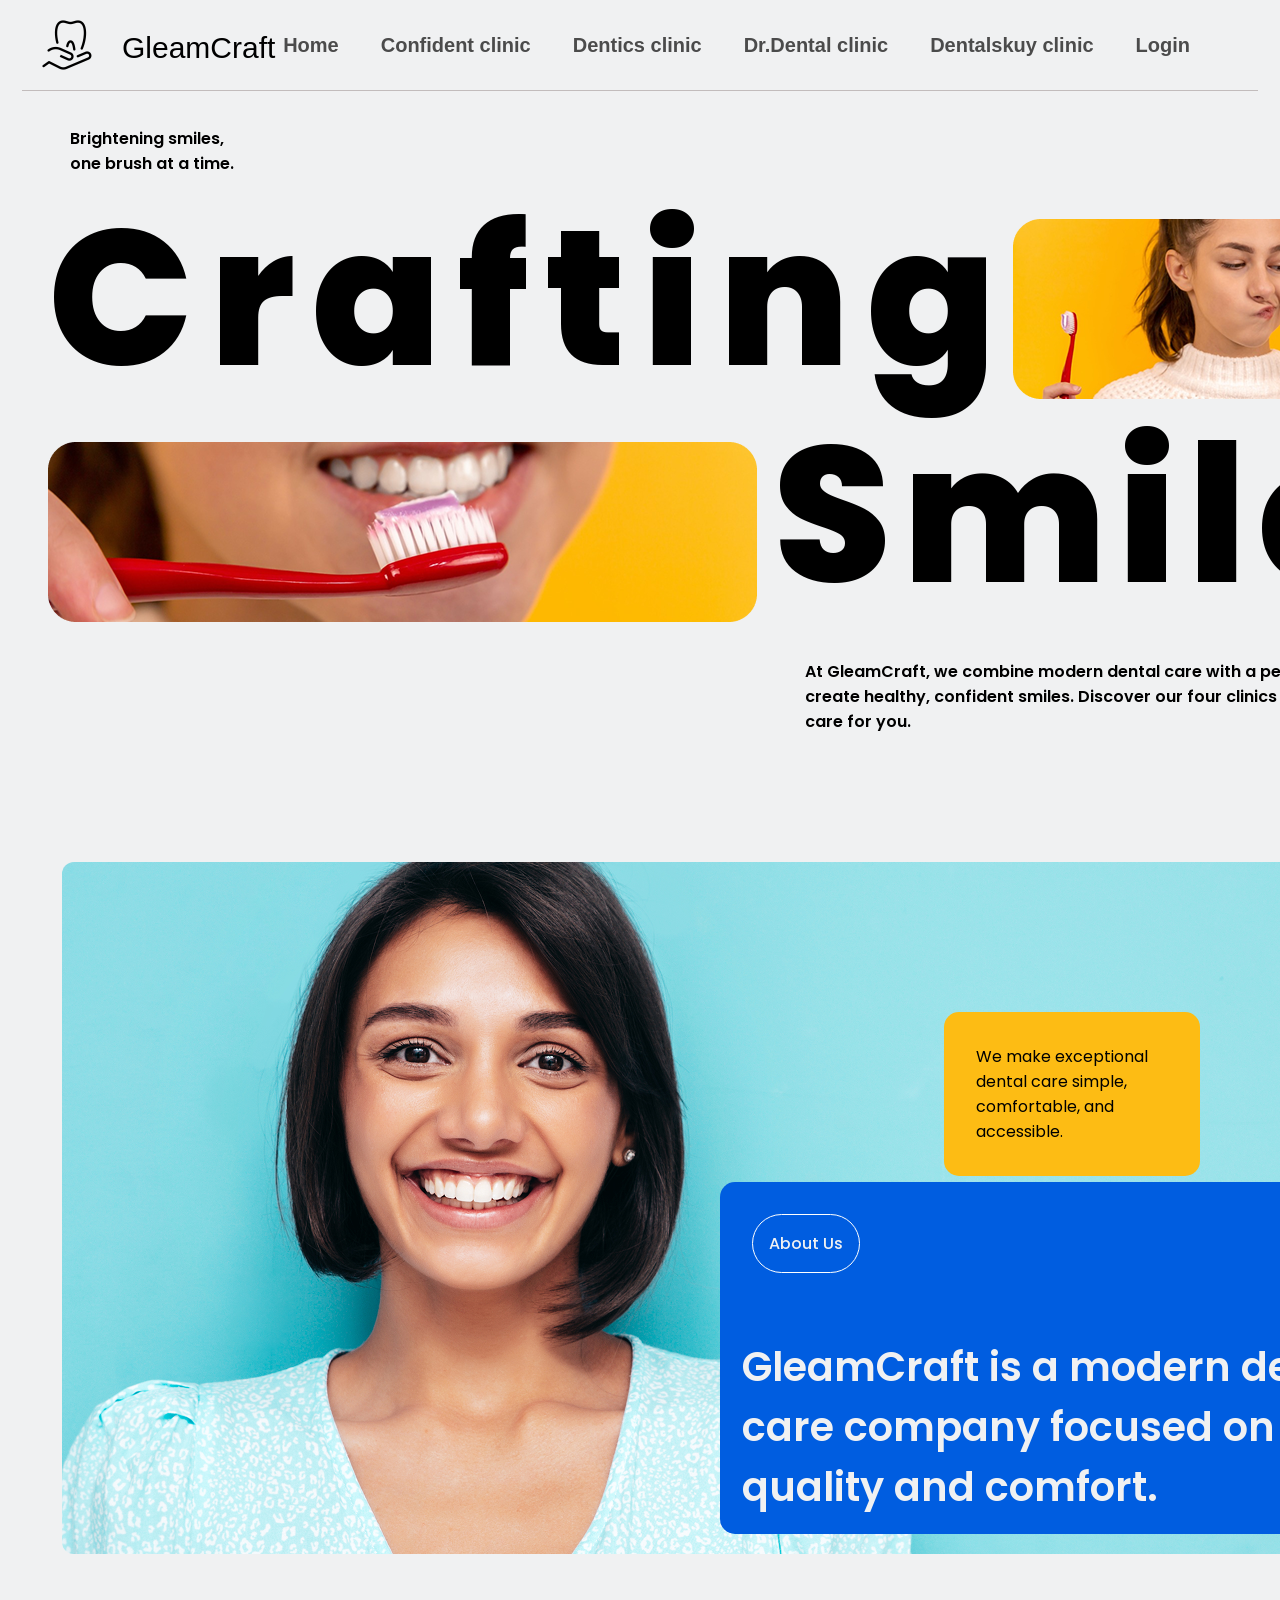
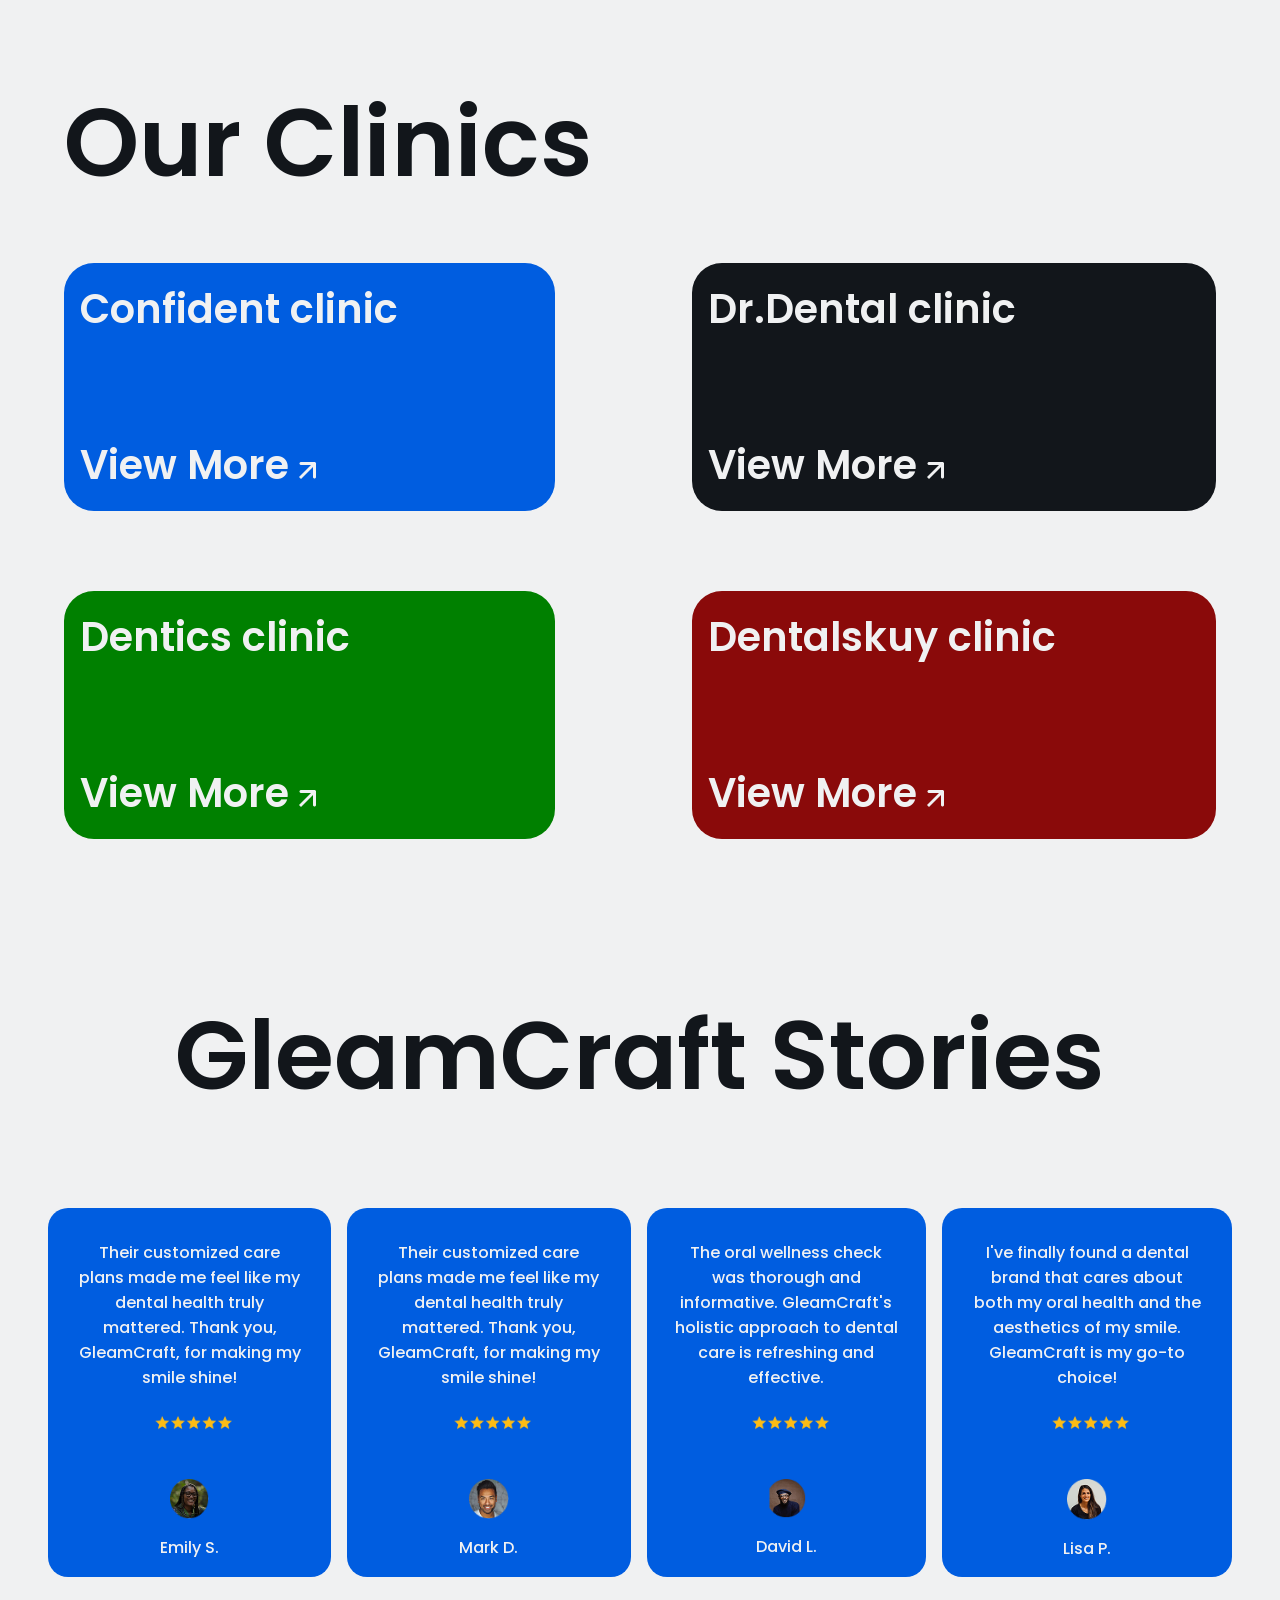
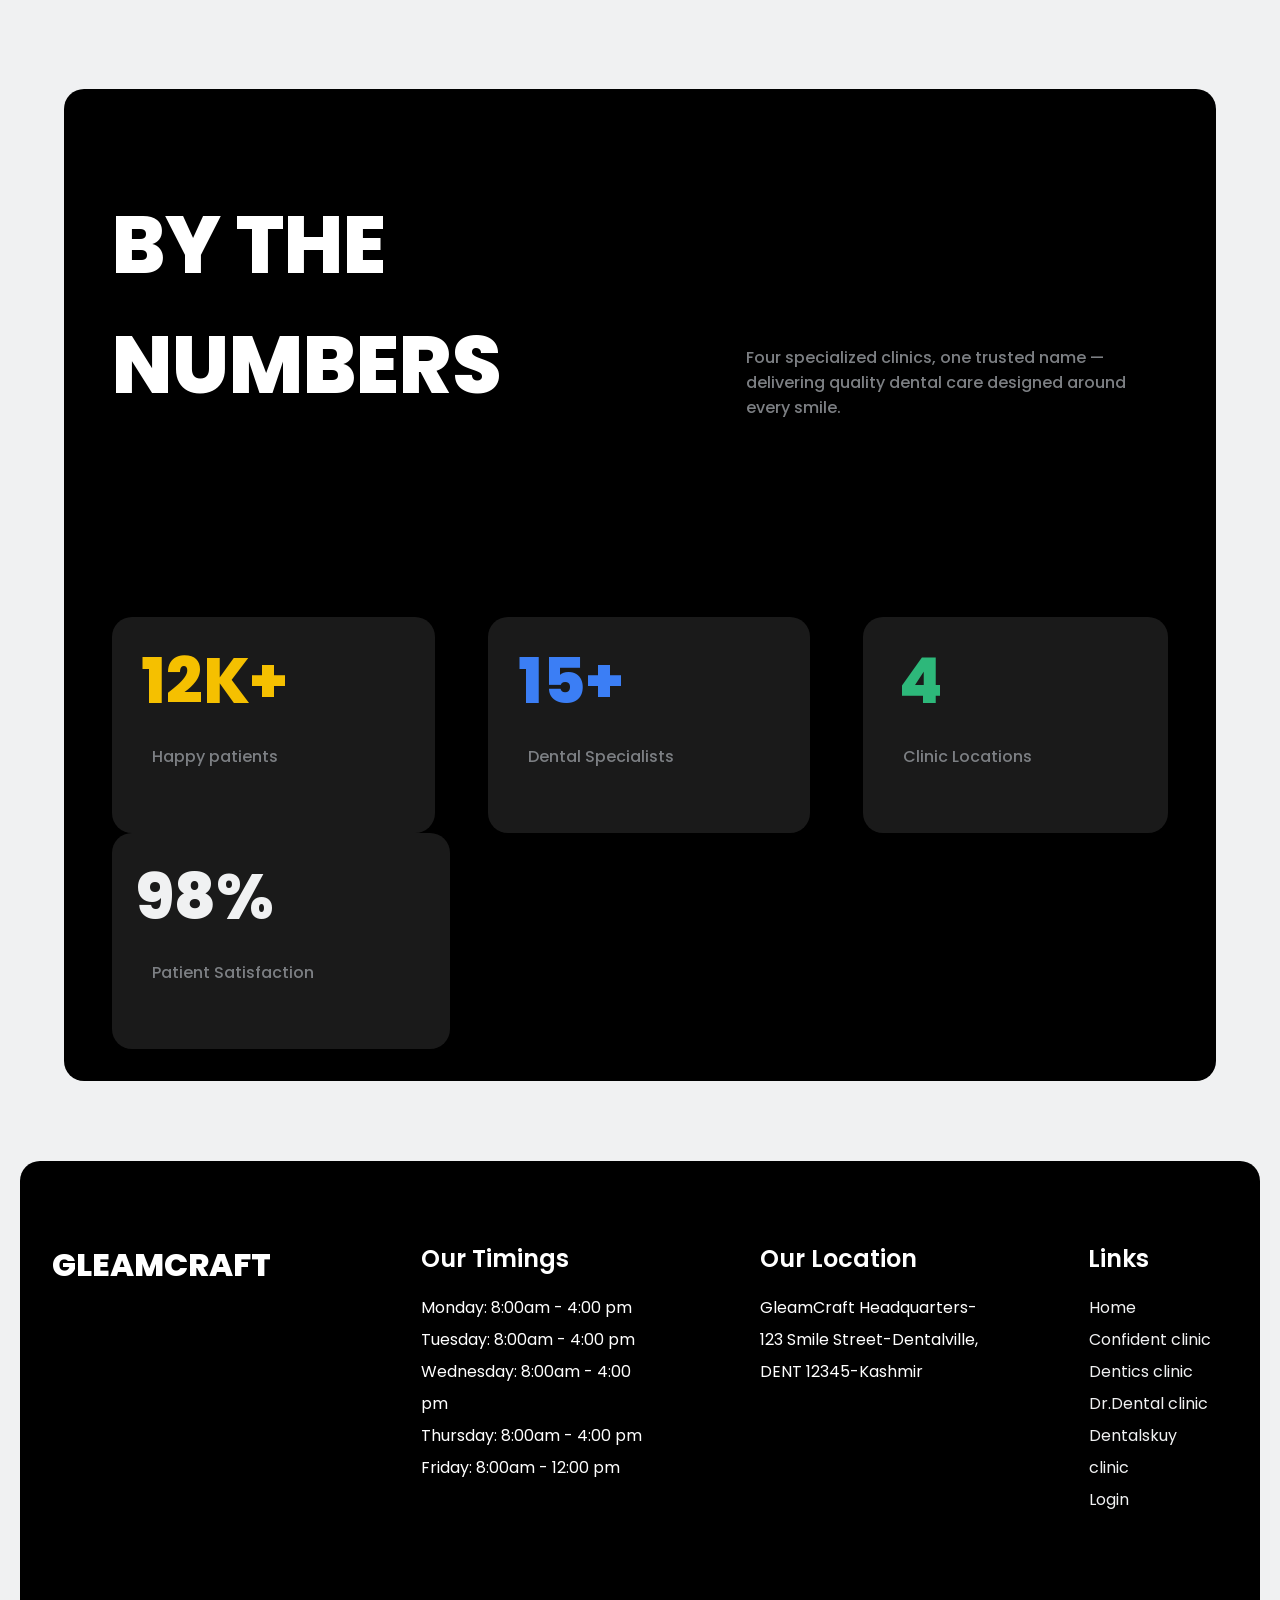
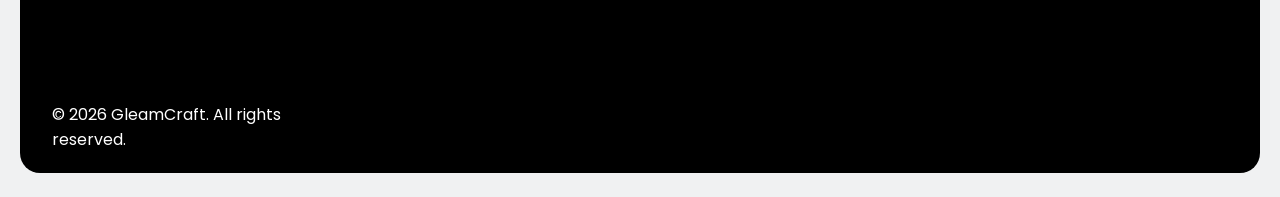
==== index.html @ 661142e9 "added some changes" ====
<!DOCTYPE html>
<html lang="en">

<head>
    <meta charset="UTF-8">
    <meta name="viewport" content="width=device-width, initial-scale=1.0">
    <link rel="stylesheet" href="css/style.css">
    <link rel="icon" href="img/icons8-dental-care-100.png" type="image/x-icon">
    <title>GleamCraft</title>
</head>

<body>
    <header>
        <section>
            <div class="header">
                <div class="logo">
                    <img src="img/icons8-dental-care-100.png">
                    <h4>GleamCraft</h4>
                </div>

                <div class="nav">
                    <ul>
                        <nav>
                            <li><a href="#home">Home</a></li>
                            <li><a href="Confident clinic.html">Confident clinic</a></li>
                            <li><a href="">Dentics clinic</a></li>
                            <li><a href="">Dr.Dental clinic</a></li>
                            <li><a href="">Dentalskuy clinic</a></li>
                            <li><a href="">Login</a></li>
                        </nav>
                    </ul>
                </div>
            </div>
        </section>
    </header>

    <main>
            <section class="hero" id="home">
            <div class="hero_parent">
                <div class="herochild">
                    <p>Brightening smiles,
                        one brush at a time.</p>

                    <h1 class="hero__texts__hero-title">
                        <span class="word">
                            <span>C</span><span>r</span><span>a</span><span>f</span><span>t</span><span>i</span><span>n</span><span>g</span>
                        </span>
                    </h1>

                    <img src="img/Frame 196 (1).png">
                </div>

                <div class="herochild2">

                    <img src="img/Frame 196.png">

                    <h1 class="hero__texts__hero-title">
                        <span class="word">
                            <span>S</span><span>m</span><span>i</span><span>l</span><span>e</span><span>s</span>

                        </span>
                    </h1>

                    <p>At GleamCraft, we combine modern dental care with a personal touch to create healthy, confident
                        smiles. Discover our four clinics and find the right care for you.</p>
                </div>
            </div>
        </section>

        <section>
            <div class="about">

                <img
                    src="img/young-beautiful-smiling-female-trendy-summer-white-dress-sexy-carefree-woman-posing-near-blue-wall-studio-positive-model-having-fun-cheerful-happy-isolated 1.png">

                <div class="yellow-box">
                    <p>We make exceptional dental care simple, comfortable, and accessible.</p>
                </div>

                <div class="blue-box">
                    <h4>About Us</h4>
                    <h2>GleamCraft is a modern dental care company focused on quality and comfort.</h2>

                </div>
            </div>
        </section>

        <section>
            <div class="OurClinics">
                <h1>Our Clinics</h1>

                <div class="clinics">
                    <div class="clinic1-2">
                        <div class="clinic-1">
                            <h2>Confident clinic</h2>
                            <a href="Confident clinic.html">View More <img src="img/Arrow 6.png"></a>
                        </div>

                        <div class="clinic-2">
                            <h2>Dentics clinic</h2>
                            <a href="#">View More <img src="img/Arrow 6.png"></a>
                        </div>
                    </div>

                    <div class="clinic3-4">
                        <div class="clinic-3">
                            <h2>Dr.Dental clinic</h2>
                            <a href="#">View More <img src="img/Arrow 6.png"></a>
                        </div>

                        <div class="clinic-4">
                            <h2>Dentalskuy clinic</h2>
                            <a href="#">View More <img src="img/Arrow 6.png"></a>
                        </div>
                    </div>
                </div>
            </div>
        </section>

        <section>
            <div class="stories">
                <h1>GleamCraft Stories</h1>

                <div class="cards">
                    <div class="card">
                        <p>Their customized care plans made me feel like my dental health truly mattered. Thank you,
                            GleamCraft, for making my smile shine!</p>
                        <div class="stories-images">
                            <img src="img/Frame 216.png">
                            <img src="img/Rectangle 161 (1).png">
                        </div>
                        <p>Emily S.</p>
                    </div>

                    <div class="card">
                        <p>Their customized care plans made me feel like my dental health truly mattered. Thank you,
                            GleamCraft, for making my smile shine!</p>
                        <div class="stories-images">
                            <img src="img/Frame 216.png">
                            <img src="img/Rectangle 161 (2).png">
                        </div>
                        <p>Mark D.</p>
                    </div>

                    <div class="card">
                        <p>The oral wellness check was thorough and informative. GleamCraft's holistic approach to
                            dental
                            care is refreshing and effective.</p>
                        <div class="stories-images">
                            <img src="img/Frame 216.png">
                            <img src="img/Rectangle 161.png">
                        </div>
                        <p>David L.</p>
                    </div>

                    <div class="card">
                        <p>I've finally found a dental brand that cares about both my oral health and the aesthetics of
                            my
                            smile. GleamCraft is my go-to choice!</p>
                        <div class="stories-images">
                            <img src="img/Frame 216.png">
                            <img src="img/Rectangle 161 (3).png">
                        </div>
                        <p>Lisa P.</p>
                    </div>
                </div>
            </div>
        </section>

        <section>
            <div class="progress">
                <div class="texts">
                    <h2>BY THE NUMBERS</h2>
                    <p>Four specialized clinics, one trusted name — delivering quality dental care designed around every
                        smile.</p>
                </div>

                <div class="progress_cards">
                    <div class="progress-card">
                        <h2>12K+</h2>
                        <p>Happy patients</p>
                    </div>

                    <div class="progress-card">
                        <h2>15+</h2>
                        <p>Dental Specialists</p>
                    </div>

                    <div class="progress-card">
                        <h2>4</h2>
                        <p>Clinic Locations</p>
                    </div>

                    <div class="progress-card">
                        <h2>98%</h2>
                        <p>Patient Satisfaction</p>
                    </div>
                </div>
            </div>
        </section>
    </main>

    <footer>
        <div class="footer-parent">
            <div class="footer-child">
                <h3>GLEAMCRAFT</h3>
                <p>© 2026 GleamCraft. All rights reserved.</p>
            </div>

            <div class="footer-child">
                <h2>Our Timings</h2>
                <p>Monday: 8:00am - 4:00 pm</p>
                <p>Tuesday: 8:00am - 4:00 pm</p>
                <p>Wednesday: 8:00am - 4:00 pm</p>
                <p>Thursday: 8:00am - 4:00 pm</p>
                <p>Friday: 8:00am - 12:00 pm</p>
            </div>

            <div class="footer-child">
                <h2>Our Location</h2>
                <p>GleamCraft Headquarters-123 Smile Street-Dentalville, DENT 12345-Kashmir</p>
            </div>

            <div class="footer-child">
                <h2>Links</h2>
                <ul>
                    <li><a href="#">Home</a></li>
                    <li><a href="./Confident clinic.html">Confident clinic</a></li>
                    <li><a href="">Dentics clinic</a></li>
                    <li><a href="">Dr.Dental clinic</a></li>
                    <li><a href="">Dentalskuy clinic</a></li>
                    <li><a href="">Login</a></li>
                </ul>
            </div>
        </div>
    </footer>
</body>

</html>
---- css/style.css ----
@import url('https://fonts.googleapis.com/css2?family=Poppins:ital,wght@0,100;0,200;0,300;0,400;0,500;0,600;0,700;0,800;0,900;1,100;1,200;1,300;1,400;1,500;1,600;1,700;1,800;1,900&family=Roboto+Flex:opsz,wght,XOPQ,XTRA,YOPQ,YTDE,YTFI,YTLC,YTUC@8..144,100..1000,96,468,79,-203,738,514,712&family=Work+Sans:ital,wght@0,100..900;1,100..900&display=swap');

* {
    margin: 0;
    padding: 0;
    box-sizing: border-box;
}

html{
    scroll-behavior: smooth;
}

body {
    background-color: #F0F1F2;
    overflow-x: hidden;
}

/* Header */

.header {
    display: flex;
    justify-content: space-between;
    align-items: center;
    margin-inline: 22px;
    border-bottom: 1px solid rgb(194, 188, 188);
    padding: 20px;

}

.nav nav {
    display: flex;
    justify-content: space-between;
    gap: 42px;
    list-style-type: none;


}


.nav li a {
    color: rgb(75, 75, 75);
    text-align: center;
    text-decoration: none;
    font-size: 20px;
    font-family: 'Gill Sans', 'Gill Sans MT', Calibri, 'Trebuchet MS', sans-serif;
    transition: 0.2s;
    display: inline-block;

}

nav a:hover,
a:focus {
    color: rgb(102, 102, 239);
    transform: translateY(-2px);
}

.logo {
    display: flex;
    align-items: center;

}

.logo img {
    width: 50px;
}

.logo h4 {
    position: relative;
    left: 30px;
    top: 3px;
    font-family: "Asap Sharp", sans-serif;
    font-weight: 300;
    font-style: normal;
    font-size: 30px;

}

/* Hero Sec */

.hero_parent {
    display: flex;
    justify-content: space-between;
    align-items: center;
    margin-inline: 3rem;
    gap: 12rem;
    margin-bottom: 14rem;
}

.herochild p {
    font-family: "Poppins", sans-serif;
    font-weight: 600;
    font-style: normal;
    width: 18%;
    position: relative;
    left: 22px;
    top: 22px;
}

.herochild h1 {
    font-family: "Poppins", sans-serif;
    font-weight: 800;
    font-style: normal;
    font-size: 12rem;
    letter-spacing: 16px;
}

.hero__texts__hero-title .word {
    display: block;
    white-space: nowrap;
}

.hero__texts__hero-title span span {
    display: inline-block;
}

.hero__texts__hero-title span span:hover {
    transition: 0.4s;
    animation: letterMove 0.45s ease-in-out;
    color: rgb(102, 102, 239);
}

@keyframes letterMove {
    0% {
        transform: translateX(0);
    }

    25% {
        transform: translateX(-19px);
    }

    45% {
        transform: translateX(12px);
    }

    65% {
        transform: translateX(-4px);
    }

    82% {
        transform: translateX(2px);
    }

    100% {
        transform: translateX(0);
    }
}

.herochild2 img {
    position: relative;
    right: 12rem;
    top: 8rem;
}

.herochild2 p {
    position: relative;
    right: 25rem;
    top: 6rem;
    font-family: "Poppins", sans-serif;
    font-weight: 600;
    font-style: normal;
    width: 90%;
}

.herochild2 h1 {
    font-family: "Poppins", sans-serif;
    font-weight: 800;
    font-style: normal;
    font-size: 12rem;
    letter-spacing: 10px;
    position: relative;
    right: 27rem;
    top: 6rem;
}

/* about us */

.about {
    position: relative;
}

.about img {
    margin-left: 3.9rem;
    border-radius: 12px;
}

.yellow-box p {
    position: absolute;
    top: 150px;
    right: 80px;
    width: 20%;
    font-family: "Poppins", sans-serif;
    font-weight: 400;
    font-style: normal;
    background-color: #FDBC14;
    border-radius: 15px;
    padding: 2rem;
}

.blue-box {
    background-color: #005DE0;
    position: absolute;
    bottom: 150px;
    top: 20rem;
    padding-bottom: 22rem;
    left: 45rem;
    width: 45rem;
    border-radius: 15px;
}

.blue-box h2 {
    position: relative;
    top: 6rem;
    left: 22px;
    width: 90%;
    font-family: "Poppins", sans-serif;
    font-weight: 600;
    font-style: normal;
    color: #F0F1F2;
    font-size: 2.5rem;

}

.blue-box h4 {
    font-family: "Poppins", sans-serif;
    font-weight: 500;
    font-style: normal;
    color: #F0F1F2;
    border: 1px solid white;
    position: relative;
    top: 2rem;
    left: 2rem;
    border-radius: 30px;
    padding: 1rem;
    width: 15%;
}

.OurClinics {
    margin-top: 7rem;
    margin-inline: 4rem;
}

.clinics {
    display: flex;
    justify-content: space-between;
}

.clinic1-2,
.clinic3-4 {
    position: relative;
    top: 3rem;

}

.clinic3-4 {
    margin-right: 3rem;
}

.OurClinics h1 {
    color: #12161B;
    font-family: "Poppins", sans-serif;
    font-weight: 600;
    font-style: normal;
    font-size: 6rem;
}

.clinic-1 {
    margin-bottom: 5rem;
    background-color: #005DE0;
    border-radius: 30px;
    padding: 4rem;
    width: 110%;
}

.clinic-1 h2,
a {
    font-family: "Poppins", sans-serif;
    font-weight: 600;
    font-style: normal;
    color: #F0F1F2;
    font-size: 2.5rem;
    position: relative;
    right: 3rem;

}

.clinic-1 h2 {
    position: relative;
    top: -3rem;


}

.clinic-1 a {
    position: relative;
    text-decoration: none;
    bottom: -3rem;
    display: inline-block;
    transition: 0.2s;

}

.clinic-1 a:hover,
a:focus {
    color: rgb(4, 14, 39);
    transform: translateY(-4px);
}


.clinic-2 {
    margin-bottom: 12rem;
    background-color: #008000;
    border-radius: 30px;
    padding: 4rem;
    width: 110%;
}

.clinic-2 h2,
a {
    font-family: "Poppins", sans-serif;
    font-weight: 600;
    font-style: normal;
    color: #F0F1F2;
    font-size: 2.5rem;
    position: relative;
    right: 3rem;

}

.clinic-2 h2 {
    position: relative;
    top: -3rem;


}

.clinic-2 a {
    position: relative;
    text-decoration: none;
    bottom: -3rem;
    display: inline-block;
    transition: 0.2s;

}

.clinic-2 a:hover,
a:focus {
    color: rgb(4, 14, 39);
    transform: translateY(-4px);
}


.clinic-3 {
    margin-bottom: 5rem;
    background-color: #12161B;
    border-radius: 30px;
    padding: 4rem;
    width: 110%;
}

.clinic-3 h2,
a {
    font-family: "Poppins", sans-serif;
    font-weight: 600;
    font-style: normal;
    color: #F0F1F2;
    font-size: 2.5rem;
    position: relative;
    right: 3rem;

}

.clinic-3 h2 {
    position: relative;
    top: -3rem;


}

.clinic-3 a {
    position: relative;
    text-decoration: none;
    bottom: -3rem;
    display: inline-block;
    transition: 0.2s;

}

.clinic-3 a:hover,
a:focus {
    color: rgb(171, 177, 190);
    transform: translateY(-4px);
}

.clinic-4 {
    margin-bottom: 5rem;
    background-color: #8a0a0a;
    border-radius: 30px;
    padding: 4rem;
    width: 110%;
}

.clinic-4 h2,
a {
    font-family: "Poppins", sans-serif;
    font-weight: 600;
    font-style: normal;
    color: #F0F1F2;
    font-size: 2.5rem;
    position: relative;
    right: 3rem;

}

.clinic-4 h2 {
    position: relative;
    top: -3rem;


}

.clinic-4 a {
    position: relative;
    text-decoration: none;
    bottom: -3rem;
    display: inline-block;
    transition: 0.2s;

}

.clinic-4 a:hover,
a:focus {
    color: rgb(4, 14, 39);
    transform: translateY(-4px);
}

.stories {
    margin-inline: 3rem;
    margin-bottom: 7rem;
}

.stories h1 {
    text-align: center;
    margin-bottom: 5rem;
    color: #12161B;
    font-family: "Poppins", sans-serif;
    font-weight: 600;
    font-style: normal;
    font-size: 6rem;
}

.cards {
    display: flex;
    justify-content: space-between;
    gap: 1rem;


}

.stories-images {
    display: flex;
    flex-direction: column;
    gap: 0.5rem;
    width: 14%;
    margin: auto;
}

.stories-images img:last-child {
    position: relative;
    bottom: -2rem;
}

.stories-images img:first-child {
    position: relative;
    bottom: 0.5rem;
    width: 5rem;
    left: -1rem;
}

.card {
    background-color: #005DE0;
    text-align: center;
    border-radius: 20px;
    padding: 4rem 0;
}

.card p:first-child {
    color: #F0F1F2;
    font-family: "Poppins", sans-serif;
    font-weight: 500;
    font-style: normal;
    position: relative;
    top: -2rem;
    width: 80%;
    margin: auto;
}

.card p:last-child {
    color: #F0F1F2;
    font-family: "Poppins", sans-serif;
    font-weight: 500;
    font-style: normal;
    position: relative;
    bottom: -3rem;
    margin: auto;
}

.progress {
    background-color: black;
    margin-inline: 4rem;
    border-radius: 20px;
    padding: 10rem 0;
    margin-bottom: 5rem;
    color: white;
}

.texts {
    display: flex;
    justify-content: space-between;
    flex-wrap: wrap;
    margin-inline: 3rem;
}

.texts h2 {
    font-family: "Poppins", sans-serif;
    font-weight: 800;
    font-style: normal;
    position: relative;
    top: -4rem;
    font-size: 5rem;
    width: 444px;

}

.texts p {
    color: #7c7f83;
    font-family: "Poppins", sans-serif;
    font-weight: 500;
    font-style: normal;
    position: relative;
    bottom: -6rem;
    width: 40%;
}

.progress_cards {
    display: flex;
    justify-content: space-between;
    flex-wrap: wrap;
    margin-inline: 3rem;
    bottom: -8rem;
    position: relative;
}

.progress-card {
    background-color: #1a1a1a;
    border-radius: 20px;
    padding: 3rem 5.5rem;
}

.progress-card:first-child h2 {
    color: #F5C000;
    font-size: 4rem;
    font-family: "Poppins", sans-serif;
    font-weight: 800;
    font-style: normal;
    position: relative;
    left: -40%;
    top: -2rem;
}

.progress-card:first-child p {
    color: #7c7f83;
    font-family: "Poppins", sans-serif;
    font-weight: 500;
    font-style: normal;
    position: relative;
    bottom: 1rem;
    left: -3rem;
}

.progress-card:nth-child(2) h2 {
    color: #3B7EF5;
    font-size: 4rem;
    font-family: "Poppins", sans-serif;
    font-weight: 800;
    font-style: normal;
    position: relative;
    left: -40%;
    top: -2rem;
}

.progress-card:nth-child(2) p {
    color: #7c7f83;
    font-family: "Poppins", sans-serif;
    font-weight: 500;
    font-style: normal;
    position: relative;
    bottom: 1rem;
    left: -3rem;
}

.progress-card:nth-child(3) h2 {
    color: #2DB87A;
    font-size: 4rem;
    font-family: "Poppins", sans-serif;
    font-weight: 800;
    font-style: normal;
    position: relative;
    left: -40%;
    top: -2rem;
}

.progress-card:nth-child(3) p {
    color: #7c7f83;
    font-family: "Poppins", sans-serif;
    font-weight: 500;
    font-style: normal;
    position: relative;
    bottom: 1rem;
    left: -3rem;
}

.progress-card:nth-child(4) h2 {
    color: #F0F1F2;
    font-size: 4rem;
    font-family: "Poppins", sans-serif;
    font-weight: 800;
    font-style: normal;
    position: relative;
    left: -40%;
    top: -2rem;
}

.progress-card:nth-child(4) p {
    color: #7c7f83;
    font-family: "Poppins", sans-serif;
    font-weight: 500;
    font-style: normal;
    position: relative;
    bottom: 1rem;
    left: -3rem;
}

.footer-parent {
    background-color: black;
    border-radius: 20px;
    margin-inline: 20px;
    height: 68vh;
    color: white;
    display: flex;
    justify-content: space-between;
    padding: 5rem 0 1rem 2rem;
    margin-bottom: 1.5rem;
}

.footer-child h3 {
    font-family: "Poppins", sans-serif;
    font-weight: 800;
    font-style: normal;
    font-size: 2rem;
}

.footer-child:first-child p {
    font-family: "Poppins", sans-serif;
    font-weight: 400;
    font-style: normal;
    position: relative;
    bottom: -80%;
}


.footer-child h2 {
    font-family: "Poppins", sans-serif;
    font-weight: 600;
    font-style: normal;
    margin-bottom: 1rem;
}

.footer-child:nth-child(2) {
    position: relative;
    left: 5rem;
}

.footer-child:nth-child(2) p {
    line-height: 2rem;
    font-family: "Poppins", sans-serif;
    font-weight: 400;
    font-style: normal;
}

.footer-child:nth-child(3) {
    position: relative;
    right: -12rem;
}

.footer-child:nth-child(3) p {
    line-height: 2rem;
    font-family: "Poppins", sans-serif;
    font-weight: 400;
    font-style: normal;
    width: 40%;
}

.footer-child:nth-child(4){
    position: relative;
    left: -3rem;
}

.footer-child ul {
    list-style-type: none;
}

.footer-child a {
    font-size: 1rem;
    text-decoration: none;
    font-family: "Poppins", sans-serif;
    font-weight: 400;
    font-style: normal;
    position: relative;
    left: 1px;
    line-height: 2rem;
}

.footer-child a:hover,
a:focus {
    color: #7c7f83;

}




@media (max-width: 768px) {

    html {
        width: 100%;
        overflow-x: hidden;
    }

    body {
        width: 100%;
        overflow-x: hidden;
        margin: 0;
    }

    .header {
        flex-direction: column;
        gap: 20px;
        margin-inline: 10px;
    }

    .logo img {
        width: 40px;
    }

    .logo h4 {
        left: 10px;
        font-size: 22px;
    }

    .nav {
        width: 90%;
    }

    .nav nav {
        display: flex;
        flex-wrap: wrap;
        justify-content: center;
        gap: 10px;
        position: relative;
        left: 50px;
    }

    .nav li a {
        font-size: 13px;
    }

    .hero_parent {
        flex-direction: column;
        gap: 30px;
        margin-inline: 20px;
        margin-bottom: 100px;
    }

    .herochild {
        width: 100%;
    }

    .herochild p {
        width: 50%;
        left: 0;
        top: 20px;
        font-size: 14px;
    }

    .herochild h1 {
        font-size: 4.5rem;
        letter-spacing: 5px;
        margin-top: 30px;
        position: relative;
        right: 0.5rem;
    }

    .herochild img {
        width: 100%;
        height: auto;
    }


    .herochild2 {
        width: 100%;
        display: flex;
        flex-direction: column;
        align-items: center;
    }

    .herochild2 img {
        width: 100%;
        height: auto;
        position: relative;
        right: 0;
        top: 0;
    }

    .herochild2 h1 {
        font-size: 4.5rem;
        letter-spacing: 5px;
        right: 0;
        top: 0;
        margin-top: 20px;
        align-self: flex-start;
    }

    .herochild2 p {
        position: relative;
        right: 0;
        top: 0;
        width: 90%;
        font-size: 14px;
        margin-top: 20px;
    }



    .about {
        display: flex;
        flex-direction: column;
        margin-inline: 14px;

    }

    .about img {
        width: 100%;
        height: auto;
        margin-left: 0;
    }

    .yellow-box p {
        position: static;
        width: 100%;
        margin-top: 20px;
        padding: 1.5rem;
    }

    .blue-box {
        position: static;
        width: 100%;
        padding: 2rem;
        margin-top: 20px;
    }

    .blue-box h4 {
        position: static;
        width: fit-content;
        padding: 10px 20px;
    }

    .blue-box h2 {
        position: static;
        width: 100%;
        font-size: 1.5rem;
        margin-top: 40px;
    }


    .OurClinics {
        margin-top: 80px;
        margin-inline: 20px;
    }

    .OurClinics h1 {
        font-size: 3rem;
        position: relative;
        left: 10px;
    }

    .clinics {
        flex-direction: column;
        gap: 30px;
    }

    .clinic1-2,
    .clinic3-4 {
        width: 100%;
    }

    .clinic-1,
    .clinic-2,
    .clinic-3,
    .clinic-4 {
        width: 100%;
        padding: 2rem;
    }

    .clinic-1 {
        margin-bottom: 30px;
    }

    .clinic-2 {
        margin-bottom: 7px;
    }

    .clinic-3 {
        margin-bottom: 30px;
    }

    .clinic-4 {
        margin-bottom: 30px;
    }

    .clinic-1 h2,
    .clinic-2 h2,
    .clinic-3 h2,
    .clinic-4 h2 {
        position: static;
        font-size: 1.5rem;
    }

    .clinic-1 a,
    .clinic-2 a,
    .clinic-3 a,
    .clinic-4 a {
        position: static;
        font-size: 1rem;
        margin-top: 30px;
    }

    .stories {
        display: flex;
        flex-direction: column;
        margin-inline: 20px;
    }

    .stories h1 {
        font-size: 3rem;
        bottom: -3rem;
        position: relative;

    }

    .cards {
        display: flex;
        flex-direction: column;
    }

    .progress {
        margin-inline: 15px;
        padding: 5rem 0;
        margin-bottom: 4rem;
    }

    .progress .texts {
        flex-direction: column;
        margin-inline: 20px;
    }

    .progress .texts h2 {
        position: static;
        width: 100%;
        font-size: 2.5rem;
    }

    .progress .texts p {
        position: static;
        width: 100%;
        font-size: 14px;
        margin-top: 20px;
    }

    .progress_cards {
        flex-direction: column;
        gap: 20px;
        margin-inline: 20px;
        bottom: 0;
        position: static;
        margin-top: 40px;
    }

    .progress-card {
        width: 100%;
        padding: 2rem;
    }

    .progress-card h2 {
        position: static;
        font-size: 3rem;
        left: 0 !important;
        top: 0 !important;
    }

    .progress-card p {
        position: static !important;
        font-size: 14px;
        margin-top: 10px;
    }

    .footer-parent {
        margin-inline: 15px;
        height: auto;
        min-height: 100vh;
        padding: 3rem 2rem;
        flex-direction: column;
        gap: 40px;
        margin-bottom: 10rem;
    }

    .footer-child:nth-child(2) {
        position: static;
    }


    .footer-child:nth-child(3) {
        position: static;
    }

    .footer-child:nth-child(3) p {
        width: 100%;
    }

    .footer-child:nth-child(4) {
        position: static;
    }
}
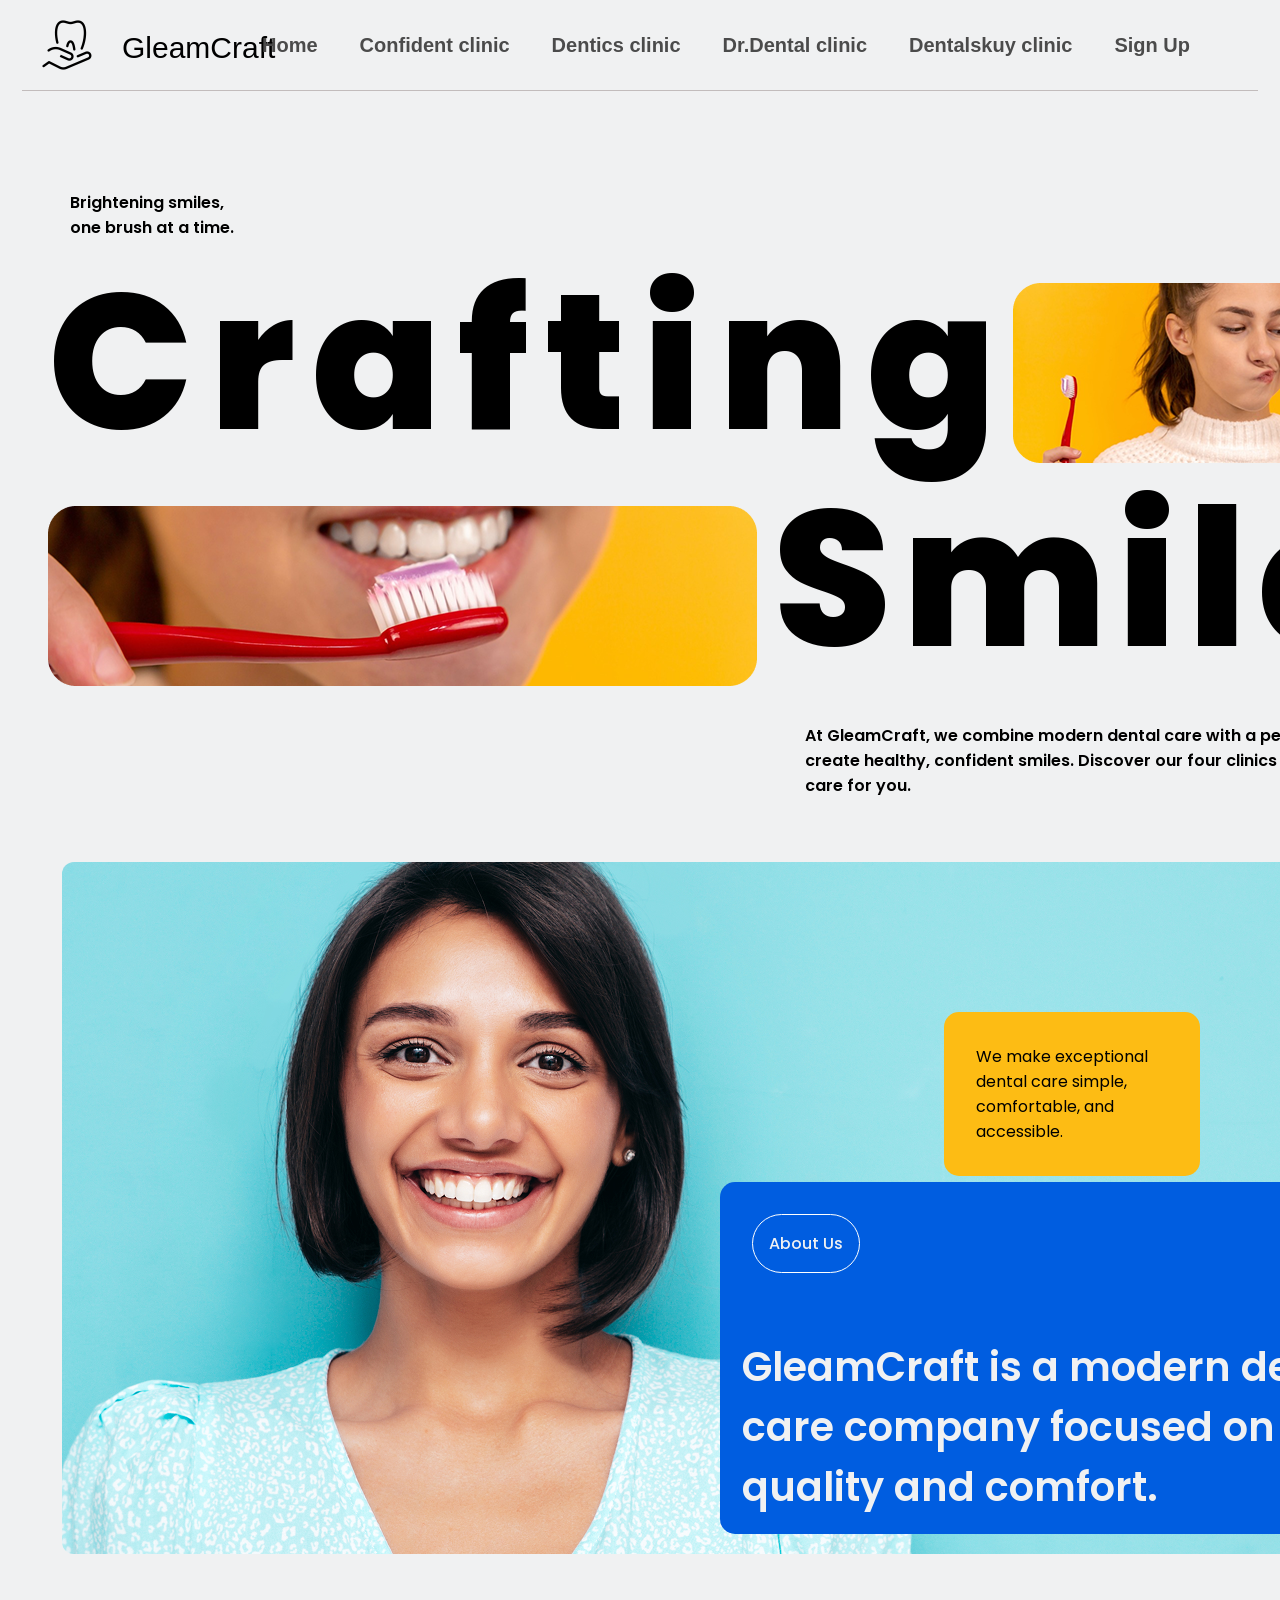
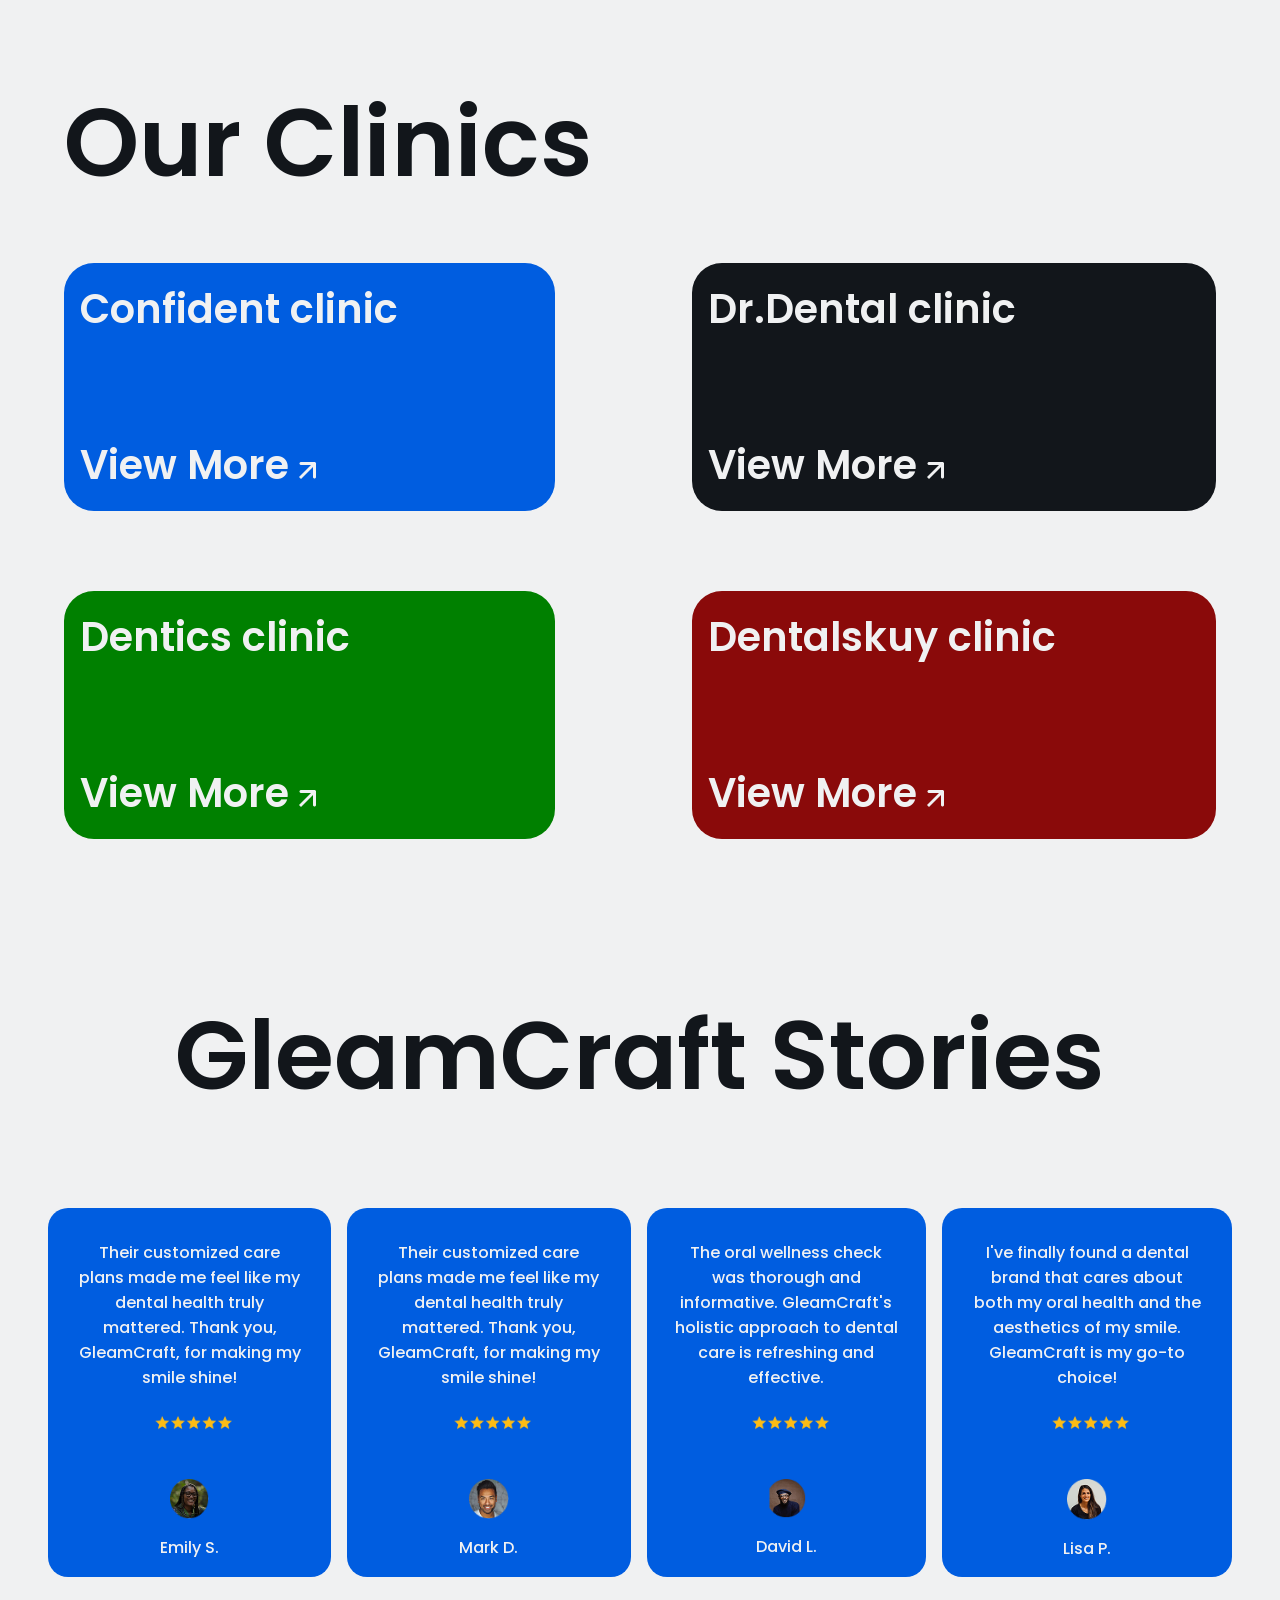
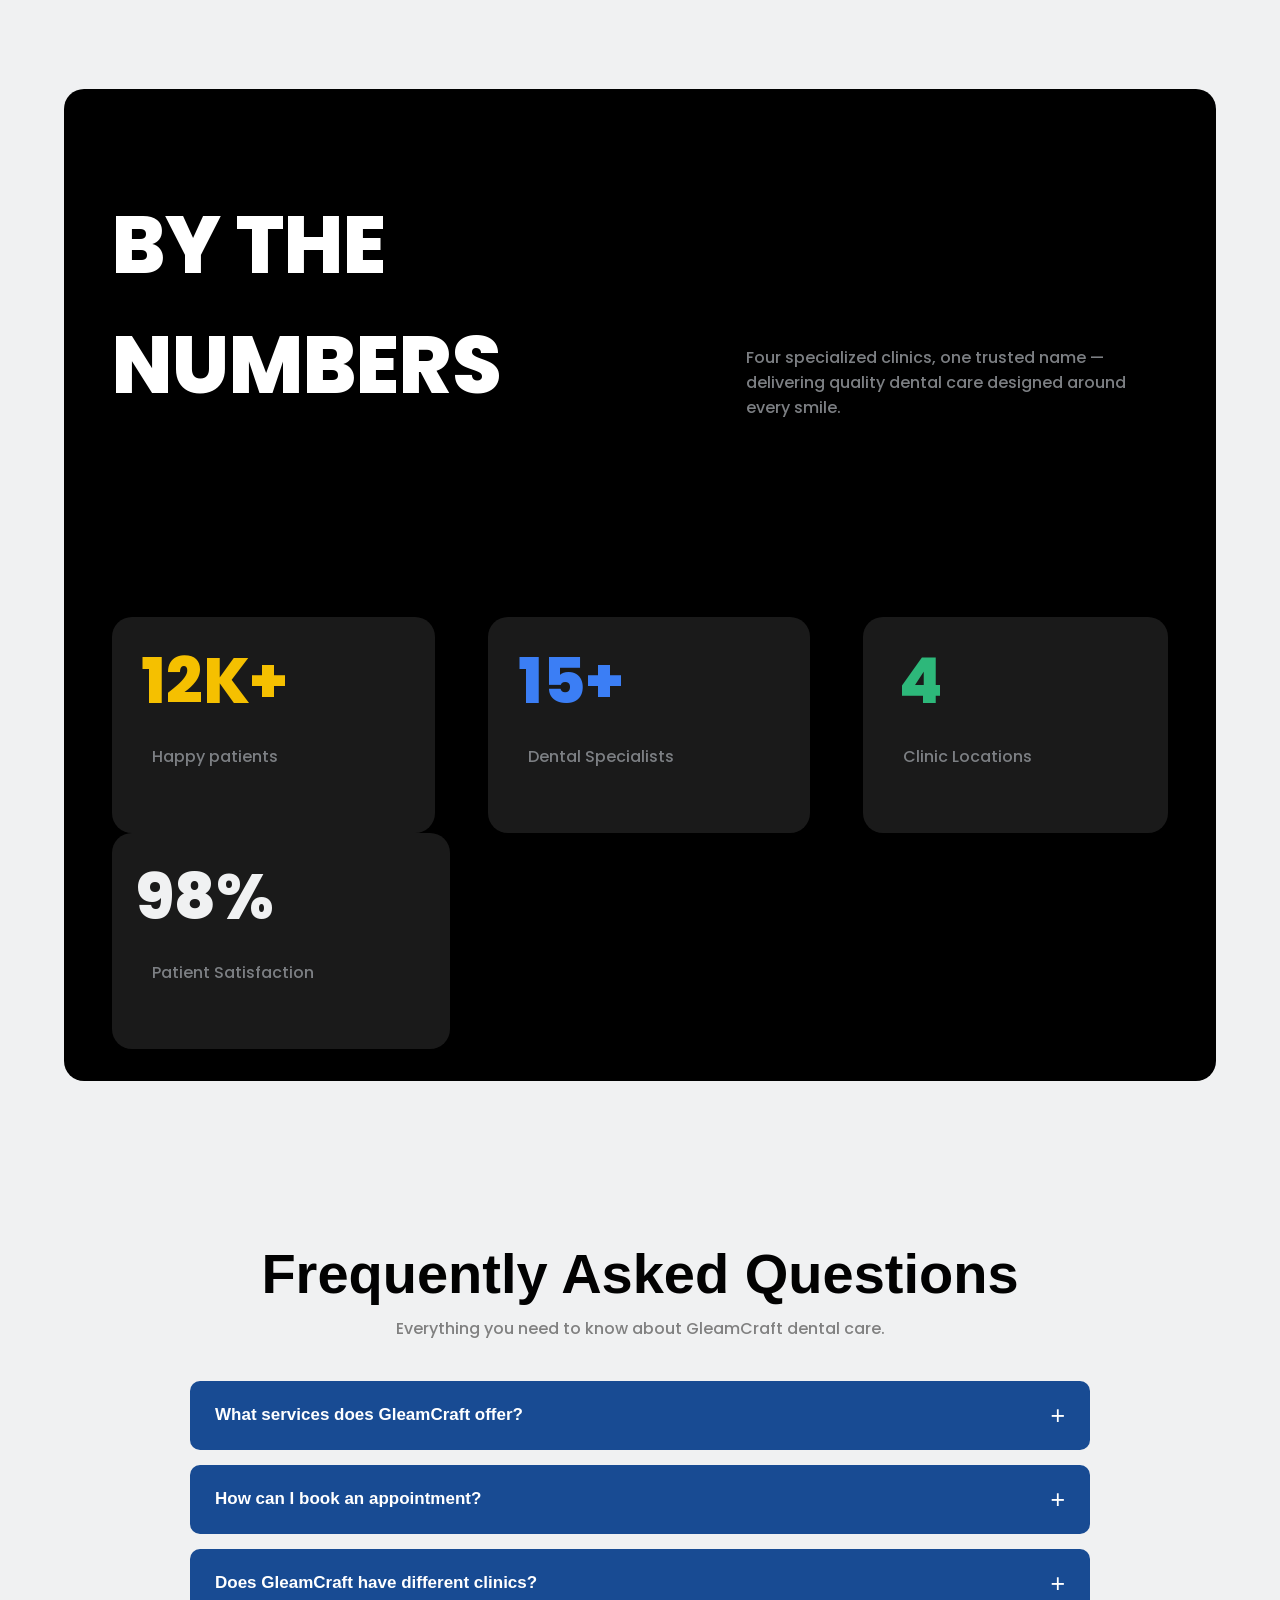
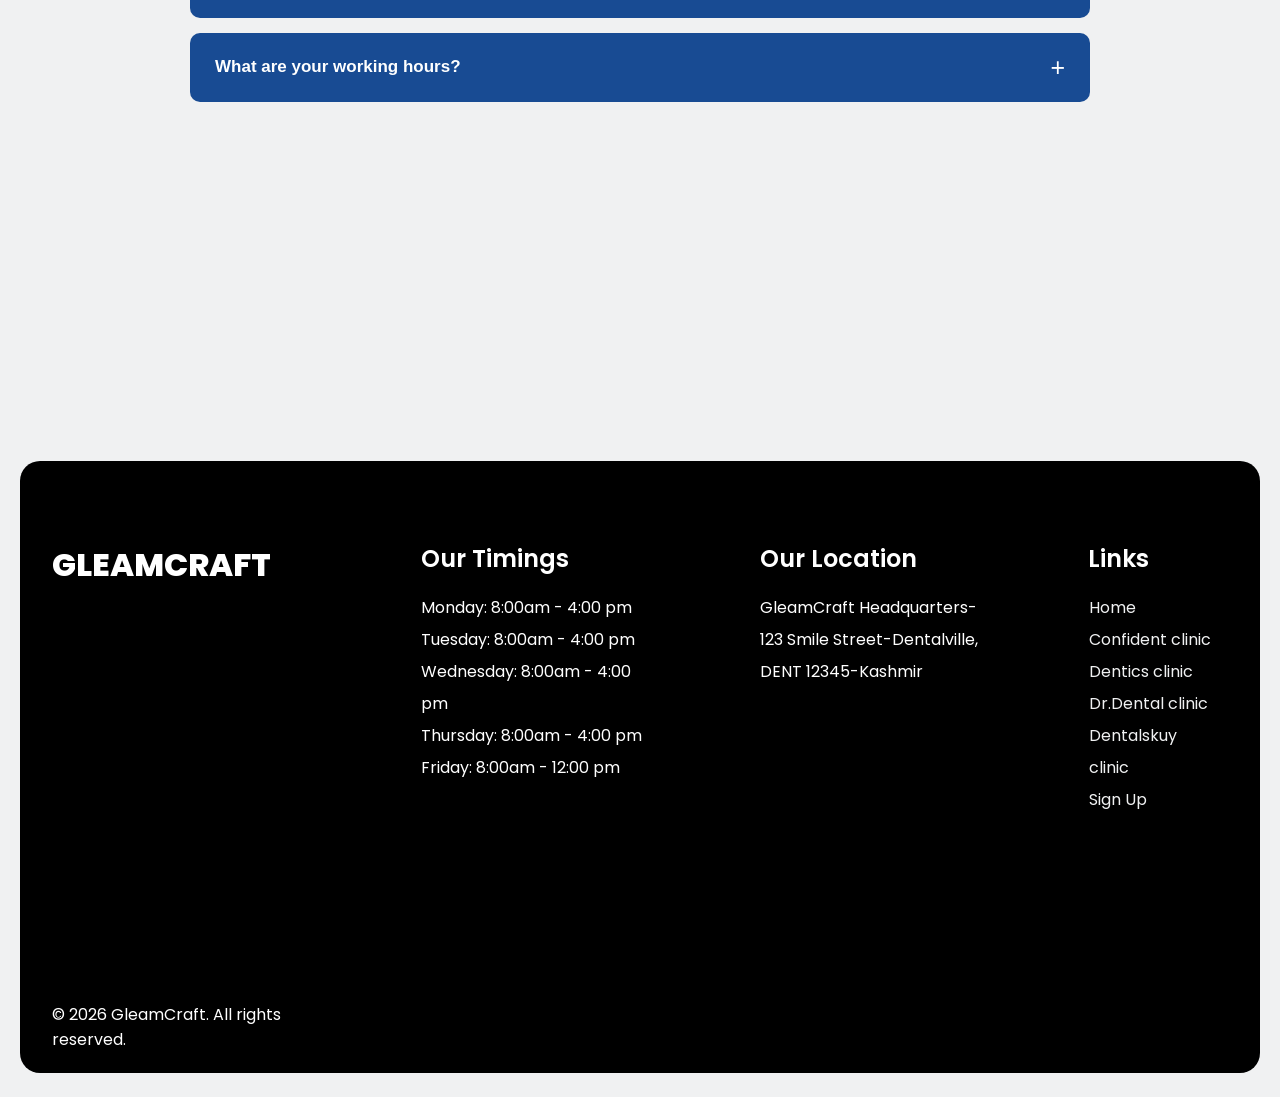
==== commit 99dfa91b: "edited root" ====
--- a/index.html
+++ b/index.html
@@ -4,8 +4,8 @@
 <head>
     <meta charset="UTF-8">
     <meta name="viewport" content="width=device-width, initial-scale=1.0">
-    <link rel="stylesheet" href="css/style.css">
-    <link rel="icon" href="img/icons8-dental-care-100.png" type="image/x-icon">
+    <link rel="stylesheet" href="../css/style.css">
+    <link rel="icon" href="../img/icons8-dental-care-100.png" type="image/x-icon">
     <title>GleamCraft</title>
 </head>
 
@@ -14,19 +14,19 @@
         <section>
             <div class="header">
                 <div class="logo">
-                    <img src="img/icons8-dental-care-100.png">
+                    <img src="../img/icons8-dental-care-100.png">
                     <h4>GleamCraft</h4>
                 </div>
 
                 <div class="nav">
                     <ul>
                         <nav>
-                            <li><a href="#home">Home</a></li>
-                            <li><a href="Confident clinic.html">Confident clinic</a></li>
-                            <li><a href="">Dentics clinic</a></li>
-                            <li><a href="">Dr.Dental clinic</a></li>
-                            <li><a href="">Dentalskuy clinic</a></li>
-                            <li><a href="">Login</a></li>
+                            <li><a href="#">Home</a></li>
+                            <li><a href="../html/Confident clinic.html">Confident clinic</a></li>
+                            <li><a href="../html/dentics.html">Dentics clinic</a></li>
+                            <li><a href="../html/Dr.Dental clinic.html">Dr.Dental clinic</a></li>
+                            <li><a href="../html/Dentalskuy.html">Dentalskuy clinic</a></li>
+                            <li><a href="../html/login.html">Sign Up</a></li>
                         </nav>
                     </ul>
                 </div>
@@ -35,7 +35,7 @@
     </header>
 
     <main>
-            <section class="hero" id="home">
+        <section class="hero" id="home">
             <div class="hero_parent">
                 <div class="herochild">
                     <p>Brightening smiles,
@@ -47,12 +47,12 @@
                         </span>
                     </h1>
 
-                    <img src="img/Frame 196 (1).png">
+                    <img src="../img/Frame 196 (1).png">
                 </div>
 
                 <div class="herochild2">
 
-                    <img src="img/Frame 196.png">
+                    <img src="../img/Frame 196.png">
 
                     <h1 class="hero__texts__hero-title">
                         <span class="word">
@@ -71,7 +71,7 @@
             <div class="about">
 
                 <img
-                    src="img/young-beautiful-smiling-female-trendy-summer-white-dress-sexy-carefree-woman-posing-near-blue-wall-studio-positive-model-having-fun-cheerful-happy-isolated 1.png">
+                    src="../img/young-beautiful-smiling-female-trendy-summer-white-dress-sexy-carefree-woman-posing-near-blue-wall-studio-positive-model-having-fun-cheerful-happy-isolated 1.png">
 
                 <div class="yellow-box">
                     <p>We make exceptional dental care simple, comfortable, and accessible.</p>
@@ -93,24 +93,24 @@
                     <div class="clinic1-2">
                         <div class="clinic-1">
                             <h2>Confident clinic</h2>
-                            <a href="Confident clinic.html">View More <img src="img/Arrow 6.png"></a>
+                            <a href="Confident clinic.html">View More <img src="../img/Arrow 6.png"></a>
                         </div>
 
                         <div class="clinic-2">
                             <h2>Dentics clinic</h2>
-                            <a href="#">View More <img src="img/Arrow 6.png"></a>
+                            <a href="dentics.html">View More <img src="../img/Arrow 6.png"></a>
                         </div>
                     </div>
 
                     <div class="clinic3-4">
                         <div class="clinic-3">
                             <h2>Dr.Dental clinic</h2>
-                            <a href="#">View More <img src="img/Arrow 6.png"></a>
+                            <a href="Dr.Dental clinic.html">View More <img src="../img/Arrow 6.png"></a>
                         </div>
 
                         <div class="clinic-4">
                             <h2>Dentalskuy clinic</h2>
-                            <a href="#">View More <img src="img/Arrow 6.png"></a>
+                            <a href="Dentalskuy.html">View More <img src="../img/Arrow 6.png"></a>
                         </div>
                     </div>
                 </div>
@@ -126,8 +126,8 @@
                         <p>Their customized care plans made me feel like my dental health truly mattered. Thank you,
                             GleamCraft, for making my smile shine!</p>
                         <div class="stories-images">
-                            <img src="img/Frame 216.png">
-                            <img src="img/Rectangle 161 (1).png">
+                            <img src="../img/Frame 216.png">
+                            <img src="../img/Rectangle 161 (1).png">
                         </div>
                         <p>Emily S.</p>
                     </div>
@@ -136,8 +136,8 @@
                         <p>Their customized care plans made me feel like my dental health truly mattered. Thank you,
                             GleamCraft, for making my smile shine!</p>
                         <div class="stories-images">
-                            <img src="img/Frame 216.png">
-                            <img src="img/Rectangle 161 (2).png">
+                            <img src="../img/Frame 216.png">
+                            <img src="../img/Rectangle 161 (2).png">
                         </div>
                         <p>Mark D.</p>
                     </div>
@@ -147,8 +147,8 @@
                             dental
                             care is refreshing and effective.</p>
                         <div class="stories-images">
-                            <img src="img/Frame 216.png">
-                            <img src="img/Rectangle 161.png">
+                            <img src="../img/Frame 216.png">
+                            <img src="../img/Rectangle 161.png">
                         </div>
                         <p>David L.</p>
                     </div>
@@ -158,8 +158,8 @@
                             my
                             smile. GleamCraft is my go-to choice!</p>
                         <div class="stories-images">
-                            <img src="img/Frame 216.png">
-                            <img src="img/Rectangle 161 (3).png">
+                            <img src="../img/Frame 216.png">
+                            <img src="../img/Rectangle 161 (3).png">
                         </div>
                         <p>Lisa P.</p>
                     </div>
@@ -198,6 +198,132 @@
                 </div>
             </div>
         </section>
+
+        <section class="faq-section">
+
+            <div class="faq-container">
+
+                <div class="faq-title">
+                    <h2>Frequently Asked Questions</h2>
+                    <p>Everything you need to know about GleamCraft dental care.</p>
+                </div>
+
+                <div class="accordion" id="faqAccordion">
+
+                    <!-- Question 1 -->
+                    <div class="accordion-item">
+
+                        <h2 class="accordion-header">
+
+                            <button class="accordion-button faq-question" type="button">
+
+                                What services does GleamCraft offer?
+
+                                <span class="faq-icon">+</span>
+
+                            </button>
+
+                        </h2>
+
+                        <div class="accordion-collapse faq-answer">
+
+                            <div class="accordion-body">
+                                GleamCraft provides a wide range of dental services,
+                                including check-ups, orthodontics, dental implants,
+                                and cosmetic dentistry.
+                            </div>
+
+                        </div>
+
+                    </div>
+
+
+                    <!-- Question 2 -->
+                    <div class="accordion-item">
+
+                        <h2 class="accordion-header">
+
+                            <button class="accordion-button faq-question" type="button">
+
+                                How can I book an appointment?
+
+                                <span class="faq-icon">+</span>
+
+                            </button>
+
+                        </h2>
+
+                        <div class="accordion-collapse faq-answer">
+
+                            <div class="accordion-body">
+                                You can contact one of our four clinics directly
+                                to schedule your appointment.
+                            </div>
+
+                        </div>
+
+                    </div>
+
+
+                    <!-- Question 3 -->
+                    <div class="accordion-item">
+
+                        <h2 class="accordion-header">
+
+                            <button class="accordion-button faq-question" type="button">
+
+                                Does GleamCraft have different clinics?
+
+                                <span class="faq-icon">+</span>
+
+                            </button>
+
+                        </h2>
+
+                        <div class="accordion-collapse faq-answer">
+
+                            <div class="accordion-body">
+                                Yes. GleamCraft offers four specialized clinics,
+                                each providing quality dental care.
+                            </div>
+
+                        </div>
+
+                    </div>
+
+
+                    <!-- Question 4 -->
+                    <div class="accordion-item">
+
+                        <h2 class="accordion-header">
+
+                            <button class="accordion-button faq-question" type="button">
+
+                                What are your working hours?
+
+                                <span class="faq-icon">+</span>
+
+                            </button>
+
+                        </h2>
+
+                        <div class="accordion-collapse faq-answer">
+
+                            <div class="accordion-body">
+                                Our clinics are open from Monday to Friday,
+                                with different schedules depending on the clinic.
+                            </div>
+
+                        </div>
+
+                    </div>
+
+                </div>
+
+            </div>
+
+        </section>
+
     </main>
 
     <footer>
@@ -225,15 +351,17 @@
                 <h2>Links</h2>
                 <ul>
                     <li><a href="#">Home</a></li>
-                    <li><a href="./Confident clinic.html">Confident clinic</a></li>
-                    <li><a href="">Dentics clinic</a></li>
-                    <li><a href="">Dr.Dental clinic</a></li>
-                    <li><a href="">Dentalskuy clinic</a></li>
-                    <li><a href="">Login</a></li>
+                    <li><a href="Confident clinic.html">Confident clinic</a></li>
+                    <li><a href="dentics.html">Dentics clinic</a></li>
+                    <li><a href="Dr.Dental clinic.html">Dr.Dental clinic</a></li>
+                    <li><a href="Dentalskuy.html">Dentalskuy clinic</a></li>
+                    <li><a href="login.html">Sign Up</a></li>
                 </ul>
             </div>
         </div>
     </footer>
+
+    <script src="../js/script.js"></script>
 </body>
 
 </html>
--- a/css/style.css
+++ b/css/style.css
@@ -1,4 +1,29 @@
 @import url('https://fonts.googleapis.com/css2?family=Poppins:ital,wght@0,100;0,200;0,300;0,400;0,500;0,600;0,700;0,800;0,900;1,100;1,200;1,300;1,400;1,500;1,600;1,700;1,800;1,900&family=Roboto+Flex:opsz,wght,XOPQ,XTRA,YOPQ,YTDE,YTFI,YTLC,YTUC@8..144,100..1000,96,468,79,-203,738,514,712&family=Work+Sans:ital,wght@0,100..900;1,100..900&display=swap');
+
+:root {
+    --bg-color: #F0F1F2;
+    --primary-color: rgb(102, 102, 239);
+    --text-color: rgb(75, 75, 75);
+    --border-color: rgb(194, 188, 188);
+    --white-color: white;
+    --black-color: black;
+    --dark-text-color: #12161B;
+    --yellow-color: #FDBC14;
+    --blue-color: #005DE0;
+    --green-color: #008000;
+    --red-color: #8a0a0a;
+    --muted-color: #7c7f83;
+    --dark-card-color: #1a1a1a;
+    --light-yellow-color: #F5C000;
+    --light-blue-color: #3B7EF5;
+    --light-green-color: #2DB87A;
+    --faq-blue-color: #184b93;
+    --faq-blue-hover-color: #29599b;
+    --faq-text-color: #333;
+    --black-text-color: #020202;
+    --dark-blue-text-color: rgb(4, 14, 39);
+    --light-gray-text-color: rgb(171, 177, 190);
+}
 
 * {
     margin: 0;
@@ -6,12 +31,12 @@
     box-sizing: border-box;
 }
 
-html{
+html {
     scroll-behavior: smooth;
 }
 
 body {
-    background-color: #F0F1F2;
+    background-color: var(--bg-color);
     overflow-x: hidden;
 }
 
@@ -22,9 +47,8 @@
     justify-content: space-between;
     align-items: center;
     margin-inline: 22px;
-    border-bottom: 1px solid rgb(194, 188, 188);
+    border-bottom: 1px solid var(--border-color);
     padding: 20px;
-
 }
 
 .nav nav {
@@ -32,32 +56,27 @@
     justify-content: space-between;
     gap: 42px;
     list-style-type: none;
-
-
-}
-
+}
 
 .nav li a {
-    color: rgb(75, 75, 75);
+    color: var(--text-color);
     text-align: center;
     text-decoration: none;
     font-size: 20px;
     font-family: 'Gill Sans', 'Gill Sans MT', Calibri, 'Trebuchet MS', sans-serif;
     transition: 0.2s;
     display: inline-block;
-
 }
 
 nav a:hover,
 a:focus {
-    color: rgb(102, 102, 239);
+    color: var(--primary-color);
     transform: translateY(-2px);
 }
 
 .logo {
     display: flex;
     align-items: center;
-
 }
 
 .logo img {
@@ -72,7 +91,6 @@
     font-weight: 300;
     font-style: normal;
     font-size: 30px;
-
 }
 
 /* Hero Sec */
@@ -83,6 +101,8 @@
     align-items: center;
     margin-inline: 3rem;
     gap: 12rem;
+    position: relative;
+    top: 4rem;
     margin-bottom: 14rem;
 }
 
@@ -116,7 +136,7 @@
 .hero__texts__hero-title span span:hover {
     transition: 0.4s;
     animation: letterMove 0.45s ease-in-out;
-    color: rgb(102, 102, 239);
+    color: var(--primary-color);
 }
 
 @keyframes letterMove {
@@ -191,13 +211,13 @@
     font-family: "Poppins", sans-serif;
     font-weight: 400;
     font-style: normal;
-    background-color: #FDBC14;
+    background-color: var(--yellow-color);
     border-radius: 15px;
     padding: 2rem;
 }
 
 .blue-box {
-    background-color: #005DE0;
+    background-color: var(--blue-color);
     position: absolute;
     bottom: 150px;
     top: 20rem;
@@ -215,17 +235,16 @@
     font-family: "Poppins", sans-serif;
     font-weight: 600;
     font-style: normal;
-    color: #F0F1F2;
+    color: var(--bg-color);
     font-size: 2.5rem;
-
 }
 
 .blue-box h4 {
     font-family: "Poppins", sans-serif;
     font-weight: 500;
     font-style: normal;
-    color: #F0F1F2;
-    border: 1px solid white;
+    color: var(--bg-color);
+    border: 1px solid var(--white-color);
     position: relative;
     top: 2rem;
     left: 2rem;
@@ -248,7 +267,6 @@
 .clinic3-4 {
     position: relative;
     top: 3rem;
-
 }
 
 .clinic3-4 {
@@ -256,7 +274,7 @@
 }
 
 .OurClinics h1 {
-    color: #12161B;
+    color: var(--dark-text-color);
     font-family: "Poppins", sans-serif;
     font-weight: 600;
     font-style: normal;
@@ -265,7 +283,7 @@
 
 .clinic-1 {
     margin-bottom: 5rem;
-    background-color: #005DE0;
+    background-color: var(--blue-color);
     border-radius: 30px;
     padding: 4rem;
     width: 110%;
@@ -276,18 +294,15 @@
     font-family: "Poppins", sans-serif;
     font-weight: 600;
     font-style: normal;
-    color: #F0F1F2;
+    color: var(--bg-color);
     font-size: 2.5rem;
     position: relative;
     right: 3rem;
-
 }
 
 .clinic-1 h2 {
     position: relative;
     top: -3rem;
-
-
 }
 
 .clinic-1 a {
@@ -296,19 +311,17 @@
     bottom: -3rem;
     display: inline-block;
     transition: 0.2s;
-
 }
 
 .clinic-1 a:hover,
 a:focus {
-    color: rgb(4, 14, 39);
+    color: var(--dark-blue-text-color);
     transform: translateY(-4px);
 }
-
 
 .clinic-2 {
     margin-bottom: 12rem;
-    background-color: #008000;
+    background-color: var(--green-color);
     border-radius: 30px;
     padding: 4rem;
     width: 110%;
@@ -319,18 +332,15 @@
     font-family: "Poppins", sans-serif;
     font-weight: 600;
     font-style: normal;
-    color: #F0F1F2;
+    color: var(--bg-color);
     font-size: 2.5rem;
     position: relative;
     right: 3rem;
-
 }
 
 .clinic-2 h2 {
     position: relative;
     top: -3rem;
-
-
 }
 
 .clinic-2 a {
@@ -339,19 +349,17 @@
     bottom: -3rem;
     display: inline-block;
     transition: 0.2s;
-
 }
 
 .clinic-2 a:hover,
 a:focus {
-    color: rgb(4, 14, 39);
+    color: var(--dark-blue-text-color);
     transform: translateY(-4px);
 }
-
 
 .clinic-3 {
     margin-bottom: 5rem;
-    background-color: #12161B;
+    background-color: var(--dark-text-color);
     border-radius: 30px;
     padding: 4rem;
     width: 110%;
@@ -362,18 +370,15 @@
     font-family: "Poppins", sans-serif;
     font-weight: 600;
     font-style: normal;
-    color: #F0F1F2;
+    color: var(--bg-color);
     font-size: 2.5rem;
     position: relative;
     right: 3rem;
-
 }
 
 .clinic-3 h2 {
     position: relative;
     top: -3rem;
-
-
 }
 
 .clinic-3 a {
@@ -382,18 +387,17 @@
     bottom: -3rem;
     display: inline-block;
     transition: 0.2s;
-
 }
 
 .clinic-3 a:hover,
 a:focus {
-    color: rgb(171, 177, 190);
+    color: var(--light-gray-text-color);
     transform: translateY(-4px);
 }
 
 .clinic-4 {
     margin-bottom: 5rem;
-    background-color: #8a0a0a;
+    background-color: var(--red-color);
     border-radius: 30px;
     padding: 4rem;
     width: 110%;
@@ -404,18 +408,15 @@
     font-family: "Poppins", sans-serif;
     font-weight: 600;
     font-style: normal;
-    color: #F0F1F2;
+    color: var(--bg-color);
     font-size: 2.5rem;
     position: relative;
     right: 3rem;
-
 }
 
 .clinic-4 h2 {
     position: relative;
     top: -3rem;
-
-
 }
 
 .clinic-4 a {
@@ -424,12 +425,11 @@
     bottom: -3rem;
     display: inline-block;
     transition: 0.2s;
-
 }
 
 .clinic-4 a:hover,
 a:focus {
-    color: rgb(4, 14, 39);
+    color: var(--dark-blue-text-color);
     transform: translateY(-4px);
 }
 
@@ -441,7 +441,7 @@
 .stories h1 {
     text-align: center;
     margin-bottom: 5rem;
-    color: #12161B;
+    color: var(--dark-text-color);
     font-family: "Poppins", sans-serif;
     font-weight: 600;
     font-style: normal;
@@ -452,8 +452,6 @@
     display: flex;
     justify-content: space-between;
     gap: 1rem;
-
-
 }
 
 .stories-images {
@@ -477,14 +475,14 @@
 }
 
 .card {
-    background-color: #005DE0;
+    background-color: var(--blue-color);
     text-align: center;
     border-radius: 20px;
     padding: 4rem 0;
 }
 
 .card p:first-child {
-    color: #F0F1F2;
+    color: var(--bg-color);
     font-family: "Poppins", sans-serif;
     font-weight: 500;
     font-style: normal;
@@ -495,7 +493,7 @@
 }
 
 .card p:last-child {
-    color: #F0F1F2;
+    color: var(--bg-color);
     font-family: "Poppins", sans-serif;
     font-weight: 500;
     font-style: normal;
@@ -505,12 +503,12 @@
 }
 
 .progress {
-    background-color: black;
+    background-color: var(--black-color);
     margin-inline: 4rem;
     border-radius: 20px;
     padding: 10rem 0;
     margin-bottom: 5rem;
-    color: white;
+    color: var(--white-color);
 }
 
 .texts {
@@ -528,11 +526,10 @@
     top: -4rem;
     font-size: 5rem;
     width: 444px;
-
 }
 
 .texts p {
-    color: #7c7f83;
+    color: var(--muted-color);
     font-family: "Poppins", sans-serif;
     font-weight: 500;
     font-style: normal;
@@ -551,13 +548,13 @@
 }
 
 .progress-card {
-    background-color: #1a1a1a;
+    background-color: var(--dark-card-color);
     border-radius: 20px;
     padding: 3rem 5.5rem;
 }
 
 .progress-card:first-child h2 {
-    color: #F5C000;
+    color: var(--light-yellow-color);
     font-size: 4rem;
     font-family: "Poppins", sans-serif;
     font-weight: 800;
@@ -568,7 +565,7 @@
 }
 
 .progress-card:first-child p {
-    color: #7c7f83;
+    color: var(--muted-color);
     font-family: "Poppins", sans-serif;
     font-weight: 500;
     font-style: normal;
@@ -578,7 +575,7 @@
 }
 
 .progress-card:nth-child(2) h2 {
-    color: #3B7EF5;
+    color: var(--light-blue-color);
     font-size: 4rem;
     font-family: "Poppins", sans-serif;
     font-weight: 800;
@@ -589,7 +586,7 @@
 }
 
 .progress-card:nth-child(2) p {
-    color: #7c7f83;
+    color: var(--muted-color);
     font-family: "Poppins", sans-serif;
     font-weight: 500;
     font-style: normal;
@@ -599,7 +596,7 @@
 }
 
 .progress-card:nth-child(3) h2 {
-    color: #2DB87A;
+    color: var(--light-green-color);
     font-size: 4rem;
     font-family: "Poppins", sans-serif;
     font-weight: 800;
@@ -610,7 +607,7 @@
 }
 
 .progress-card:nth-child(3) p {
-    color: #7c7f83;
+    color: var(--muted-color);
     font-family: "Poppins", sans-serif;
     font-weight: 500;
     font-style: normal;
@@ -620,7 +617,7 @@
 }
 
 .progress-card:nth-child(4) h2 {
-    color: #F0F1F2;
+    color: var(--bg-color);
     font-size: 4rem;
     font-family: "Poppins", sans-serif;
     font-weight: 800;
@@ -631,7 +628,7 @@
 }
 
 .progress-card:nth-child(4) p {
-    color: #7c7f83;
+    color: var(--muted-color);
     font-family: "Poppins", sans-serif;
     font-weight: 500;
     font-style: normal;
@@ -640,12 +637,106 @@
     left: -3rem;
 }
 
+.faq-section {
+    background-color: var(--bg-color);
+    padding: 80px 20px;
+    min-height: 100vh;
+}
+
+.faq-container {
+    max-width: 900px;
+    margin: 0 auto;
+}
+
+.faq-title {
+    text-align: center;
+    margin-bottom: 40px;
+}
+
+.faq-title h2 {
+    font-family: "Poppins", sans-serif;
+    font-weight: 800;
+    font-style: normal;
+    font-size: 56px;
+    font-weight: 700;
+    color: var(--black-text-color);
+    margin-bottom: 10px;
+}
+
+.faq-title p {
+    font-family: "Poppins", sans-serif;
+    font-weight: 500;
+    font-style: normal;
+    font-size: 16px;
+    color: gray;
+}
+
+/* Accordion */
+
+.accordion-item {
+    margin-bottom: 15px;
+    border: none;
+    border-radius: 10px;
+    overflow: hidden;
+    background-color: var(--white-color);
+}
+
+/* Question */
+
+.accordion-button {
+    width: 100%;
+    border: none;
+    padding: 20px 25px;
+    display: flex;
+    justify-content: space-between;
+    align-items: center;
+    background-color: var(--faq-blue-color);
+    color: var(--white-color);
+    font-size: 17px;
+    font-weight: 600;
+    cursor: pointer;
+}
+
+.accordion-button:hover {
+    background-color: var(--faq-blue-hover-color);
+}
+
+.accordion-button:focus {
+    outline: none;
+}
+
+.faq-icon {
+    font-size: 25px;
+    font-weight: 400;
+}
+
+/* Answer */
+
+.faq-answer {
+    display: none;
+}
+
+.faq-answer.show {
+    display: block;
+}
+
+.accordion-body {
+    padding: 20px 25px;
+    background-color: var(--white-color);
+    font-family: "Poppins", sans-serif;
+    font-weight: 500;
+    font-style: normal;
+    color: var(--faq-text-color);
+    font-size: 16px;
+    line-height: 1.6;
+}
+
 .footer-parent {
-    background-color: black;
+    background-color: var(--black-color);
     border-radius: 20px;
     margin-inline: 20px;
     height: 68vh;
-    color: white;
+    color: var(--white-color);
     display: flex;
     justify-content: space-between;
     padding: 5rem 0 1rem 2rem;
@@ -667,7 +758,6 @@
     bottom: -80%;
 }
 
-
 .footer-child h2 {
     font-family: "Poppins", sans-serif;
     font-weight: 600;
@@ -700,7 +790,7 @@
     width: 40%;
 }
 
-.footer-child:nth-child(4){
+.footer-child:nth-child(4) {
     position: relative;
     left: -3rem;
 }
@@ -722,30 +812,29 @@
 
 .footer-child a:hover,
 a:focus {
-    color: #7c7f83;
-
-}
-
-
-
-
-@media (max-width: 768px) {
-
-    html {
-        width: 100%;
+    color: var(--muted-color);
+}
+
+/* Tablet Responsiveness: 769px to 972px */
+
+@media (min-width: 769px) and (max-width: 972px) {
+
+    body {
         overflow-x: hidden;
     }
 
-    body {
-        width: 100%;
-        overflow-x: hidden;
-        margin: 0;
-    }
-
     .header {
-        flex-direction: column;
-        gap: 20px;
-        margin-inline: 10px;
+        width: 100%;
+        margin-inline: 0;
+        padding: 12px 10px;
+        flex-direction: column;
+        align-items: center;
+        gap: 10px;
+    }
+
+    .logo {
+        width: 100%;
+        justify-content: center;
     }
 
     .logo img {
@@ -754,24 +843,389 @@
 
     .logo h4 {
         left: 10px;
+        top: 0;
         font-size: 22px;
     }
 
     .nav {
-        width: 90%;
+        width: 100%;
     }
 
     .nav nav {
         display: flex;
         flex-wrap: wrap;
         justify-content: center;
+        align-items: center;
+        gap: 10px 14px;
+        position: static !important;
+        left: 0 !important;
+        top: 0 !important;
+    }
+
+    .nav li a {
+        font-size: 12px;
+        left: 0 !important;
+        white-space: nowrap;
+    }
+
+    .hero_parent {
+        flex-direction: row;
+        gap: 30px;
+        margin-inline: 30px;
+        margin-bottom: 170px;
+        align-items: center;
+        justify-content: center;
+    }
+
+    .herochild {
+        width: 45%;
+        flex: 0 1 45%;
+        display: flex;
+        flex-direction: column;
+        align-items: center;
+        text-align: center;
+    }
+
+    .herochild p {
+        width: 100%;
+        position: static !important;
+        left: 0 !important;
+        top: 0 !important;
+        font-size: 13px;
+        margin-bottom: 15px;
+    }
+
+    .herochild h1 {
+        font-size: 2rem;
+        letter-spacing: 2px;
+    }
+
+    .herochild img {
+        width: 100%;
+        max-width: 900px;
+        height: auto;
+        margin-top: 15px;
+    }
+
+    .herochild2 {
+        width: 45%;
+        flex: 0 1 45%;
+        display: flex;
+        flex-direction: column;
+        align-items: center;
+        text-align: center;
+    }
+
+    .herochild2 img {
+        position: static !important;
+        right: 0 !important;
+        top: 0 !important;
+        width: 100%;
+        max-width: 800px;
+        height: auto;
+        margin-bottom: 15px;
+    }
+
+    .herochild2 p {
+        position: static !important;
+        right: 0 !important;
+        top: 0 !important;
+        width: 100%;
+        font-size: 13px;
+        margin-bottom: 15px;
+    }
+
+    .herochild2 h1 {
+        position: static !important;
+        right: 0 !important;
+        top: 0 !important;
+        font-size: 2rem;
+        letter-spacing: 2px;
+    }
+
+    .about {
+        position: relative;
+        padding: 40px 20px;
+        display: flex;
+        flex-direction: column;
+        align-items: center;
+    }
+
+    .about img {
+        margin-left: 0;
+        width: 100%;
+        max-width: 820px;
+        height: auto;
+        margin-bottom: 20px;
+    }
+
+    .yellow-box p {
+        position: static !important;
+        width: 90% !important;
+        max-width: 350px;
+        margin: 15px auto;
+        padding: 1.2rem;
+        font-size: 14px;
+    }
+
+    .blue-box {
+        position: static !important;
+        width: 90% !important;
+        max-width: 800px;
+        margin: 25px auto 0;
+        padding: 2rem;
+        display: flex;
+        flex-direction: column;
+        align-items: flex-start;
+    }
+
+    .blue-box h2 {
+        position: static !important;
+        left: 0 !important;
+        top: 0 !important;
+        font-size: 1.6rem;
+        margin-bottom: 10px;
+        width: 100%;
+    }
+
+    .blue-box h4 {
+        position: static !important;
+        left: 0 !important;
+        top: 0 !important;
+        width: auto;
+    }
+
+    .OurClinics {
+        margin-inline: 15px;
+    }
+
+    .OurClinics h1 {
+        font-size: 2rem;
+    }
+
+    .clinics {
+        flex-direction: column;
+        gap: 15px;
+    }
+
+    .clinic1-2,
+    .clinic3-4 {
+        display: flex;
+        flex-direction: column;
+        gap: 15px;
+    }
+
+    .clinic-1,
+    .clinic-2,
+    .clinic-3,
+    .clinic-4 {
+        width: 100% !important;
+        padding: 1.5rem;
+    }
+
+    .clinic-1 h2,
+    .clinic-2 h2,
+    .clinic-3 h2,
+    .clinic-4 h2,
+    .clinic-1 a,
+    .clinic-2 a,
+    .clinic-3 a,
+    .clinic-4 a {
+        position: static !important;
+        right: 0 !important;
+        left: 0 !important;
+        top: 0 !important;
+    }
+
+    .stories {
+        margin-inline: 15px;
+        display: flex;
+        flex-direction: column;
+        align-items: center;
+    }
+
+    .stories h1 {
+        font-size: 1.6rem;
+        width: 100%;
+    }
+
+    .cards {
+        flex-wrap: wrap;
+        gap: 1rem;
+        max-width: 100%;
+        justify-content: center;
+    }
+
+    .card {
+        flex: 0 1 calc(50% - 0.5rem);
+        max-width: 450px;
+        padding: 2rem 1rem;
+    }
+
+    .card p:first-child {
+        font-size: 11px;
+        top: -1rem;
+    }
+
+    .card p:last-child {
+        font-size: 11px;
+        bottom: -1rem;
+    }
+
+    .stories-images {
+        width: 100%;
+        max-width: 100px;
+        margin: 0 auto 10px;
+        gap: 0.3rem;
+    }
+
+    .stories-images img:first-child {
+        width: 30px;
+        height: auto;
+        left: 0;
+        bottom: 0;
+    }
+
+    .stories-images img:last-child {
+        width: 50px;
+        height: auto;
+        bottom: 0;
+    }
+
+    .progress {
+        margin-inline: 15px;
+        padding: 2rem 1rem;
+        border-radius: 15px;
+    }
+
+    .texts {
+        margin-inline: 0;
+        flex-direction: column;
+        align-items: center;
+        text-align: center;
+    }
+
+    .texts h2 {
+        width: 100%;
+        font-size: 1.5rem;
+        top: 0 !important;
+        margin-bottom: 10px;
+    }
+
+    .texts p {
+        width: 90%;
+        bottom: 0 !important;
+        position: static !important;
+        font-size: 12px;
+    }
+
+    .progress_cards {
+        flex-direction: row;
+        flex-wrap: wrap;
+        margin-inline: 0;
+        position: static !important;
         gap: 10px;
-        position: relative;
-        left: 50px;
+        justify-content: center;
+        padding: 12px 10px;
+    }
+
+    .progress-card {
+        padding: 1.2rem 1.5rem;
+        flex: 1 1 calc(50% - 5px);
+        min-width: 120px;
+    }
+
+    .progress-card h2 {
+        left: 0 !important;
+        font-size: 1.5rem;
+        top: 0 !important;
+    }
+
+    .progress-card p {
+        left: 0 !important;
+        position: static !important;
+        font-size: 11px;
+    }
+
+    .footer-parent {
+        height: auto;
+        flex-direction: column;
+        gap: 1rem;
+        margin-inline: 10px;
+        padding: 1.5rem 1rem;
+    }
+
+    .footer-child:nth-child(2),
+    .footer-child:nth-child(3),
+    .footer-child:nth-child(4) {
+        position: static !important;
+        left: 0 !important;
+        right: 0 !important;
+    }
+
+    .footer-child:nth-child(3) p {
+        width: 100%;
+    }
+
+    .footer-child a {
+        left: 0 !important;
+    }
+}
+
+@media (max-width: 768px) {
+
+    html {
+        width: 100%;
+        overflow-x: hidden;
+    }
+
+    body {
+        width: 100%;
+        overflow-x: hidden;
+        margin: 0;
+    }
+
+    .header {
+        flex-direction: column;
+        align-items: center;
+        gap: 18px;
+        margin-inline: 10px;
+        padding: 15px 10px;
+    }
+
+    .logo {
+        width: 100%;
+        justify-content: center;
+    }
+
+    .logo img {
+        width: 40px;
+    }
+
+    .logo h4 {
+        left: 10px;
+        top: 0;
+        font-size: 22px;
+    }
+
+    .nav {
+        width: 100%;
+    }
+
+    .nav nav {
+        display: flex;
+        flex-wrap: wrap;
+        justify-content: center;
+        align-items: center;
+        gap: 10px 16px;
+        position: static;
+        left: 0;
+        right: 0;
     }
 
     .nav li a {
         font-size: 13px;
+        left: 0;
     }
 
     .hero_parent {
@@ -804,7 +1258,6 @@
         width: 100%;
         height: auto;
     }
-
 
     .herochild2 {
         width: 100%;
@@ -839,13 +1292,10 @@
         margin-top: 20px;
     }
 
-
-
     .about {
         display: flex;
         flex-direction: column;
         margin-inline: 14px;
-
     }
 
     .about img {
@@ -880,7 +1330,6 @@
         font-size: 1.5rem;
         margin-top: 40px;
     }
-
 
     .OurClinics {
         margin-top: 80px;
@@ -954,7 +1403,6 @@
         font-size: 3rem;
         bottom: -3rem;
         position: relative;
-
     }
 
     .cards {
@@ -1027,7 +1475,6 @@
         position: static;
     }
 
-
     .footer-child:nth-child(3) {
         position: static;
     }
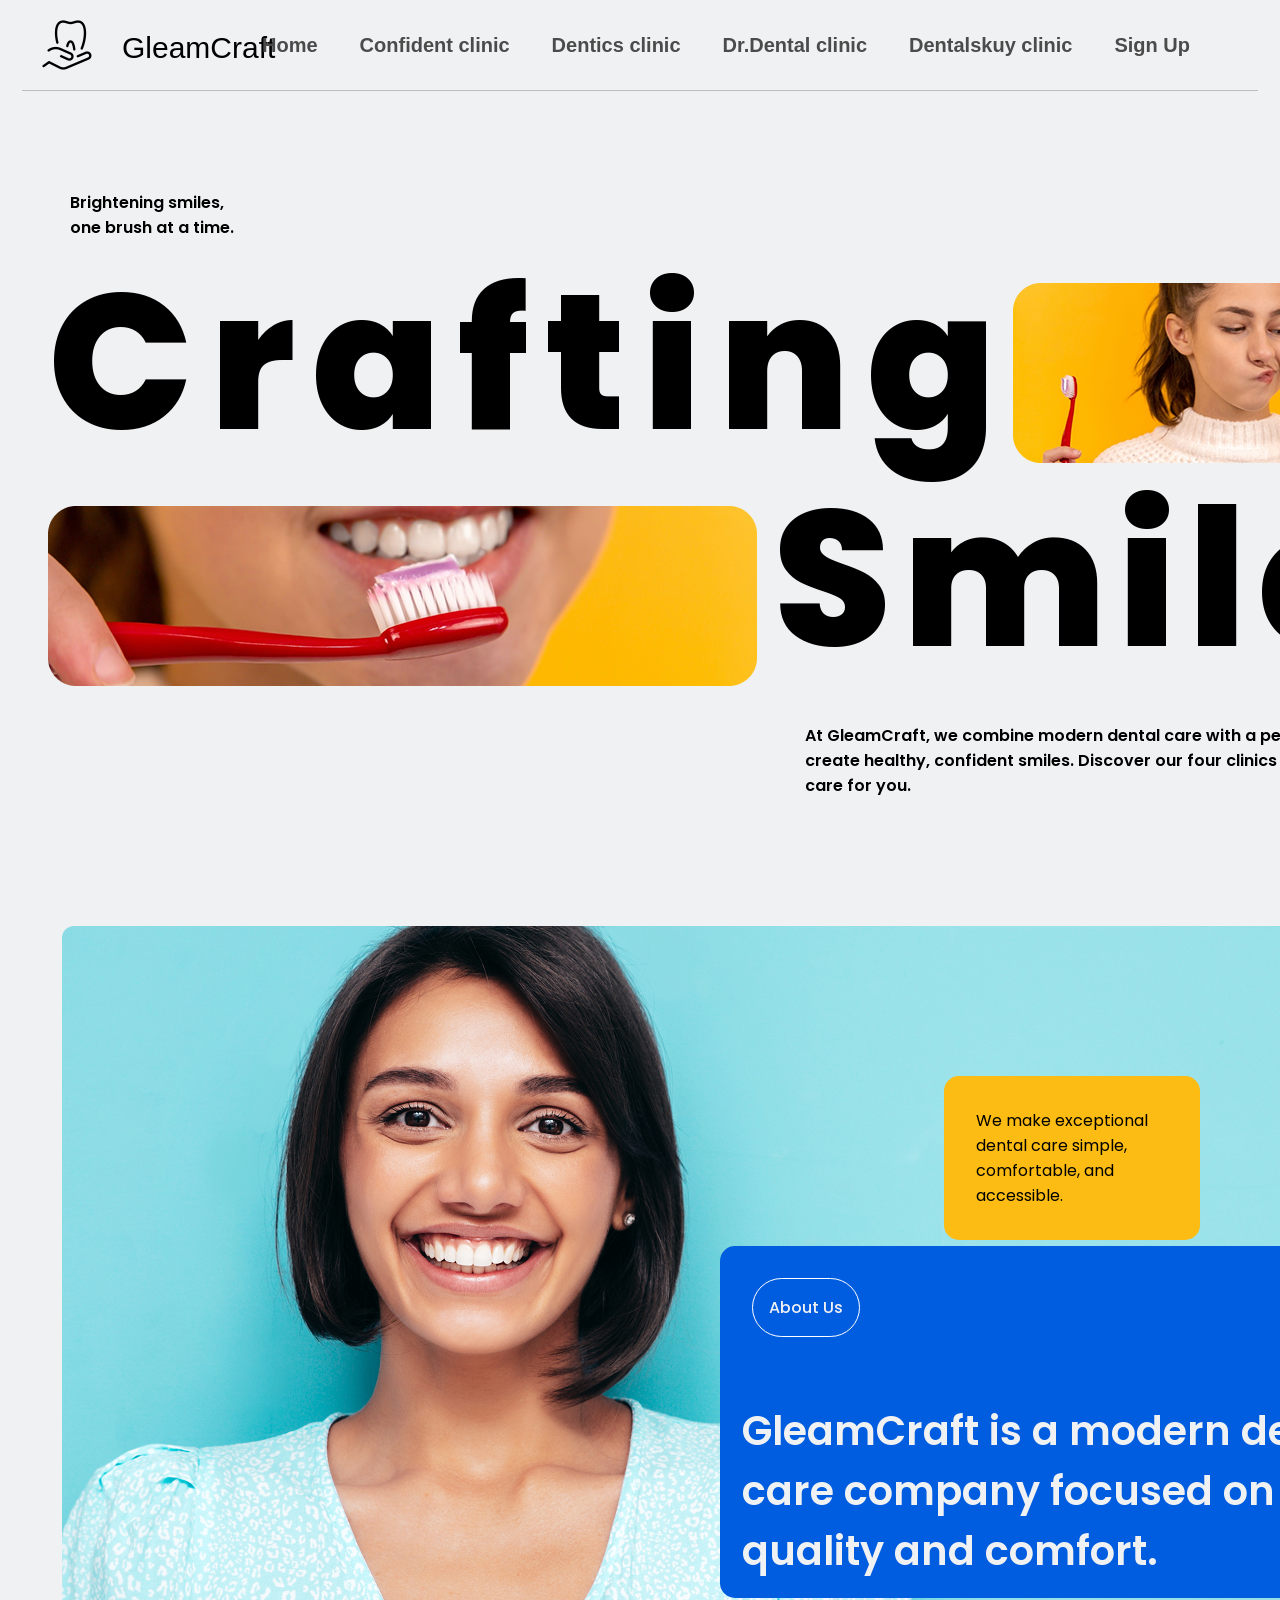
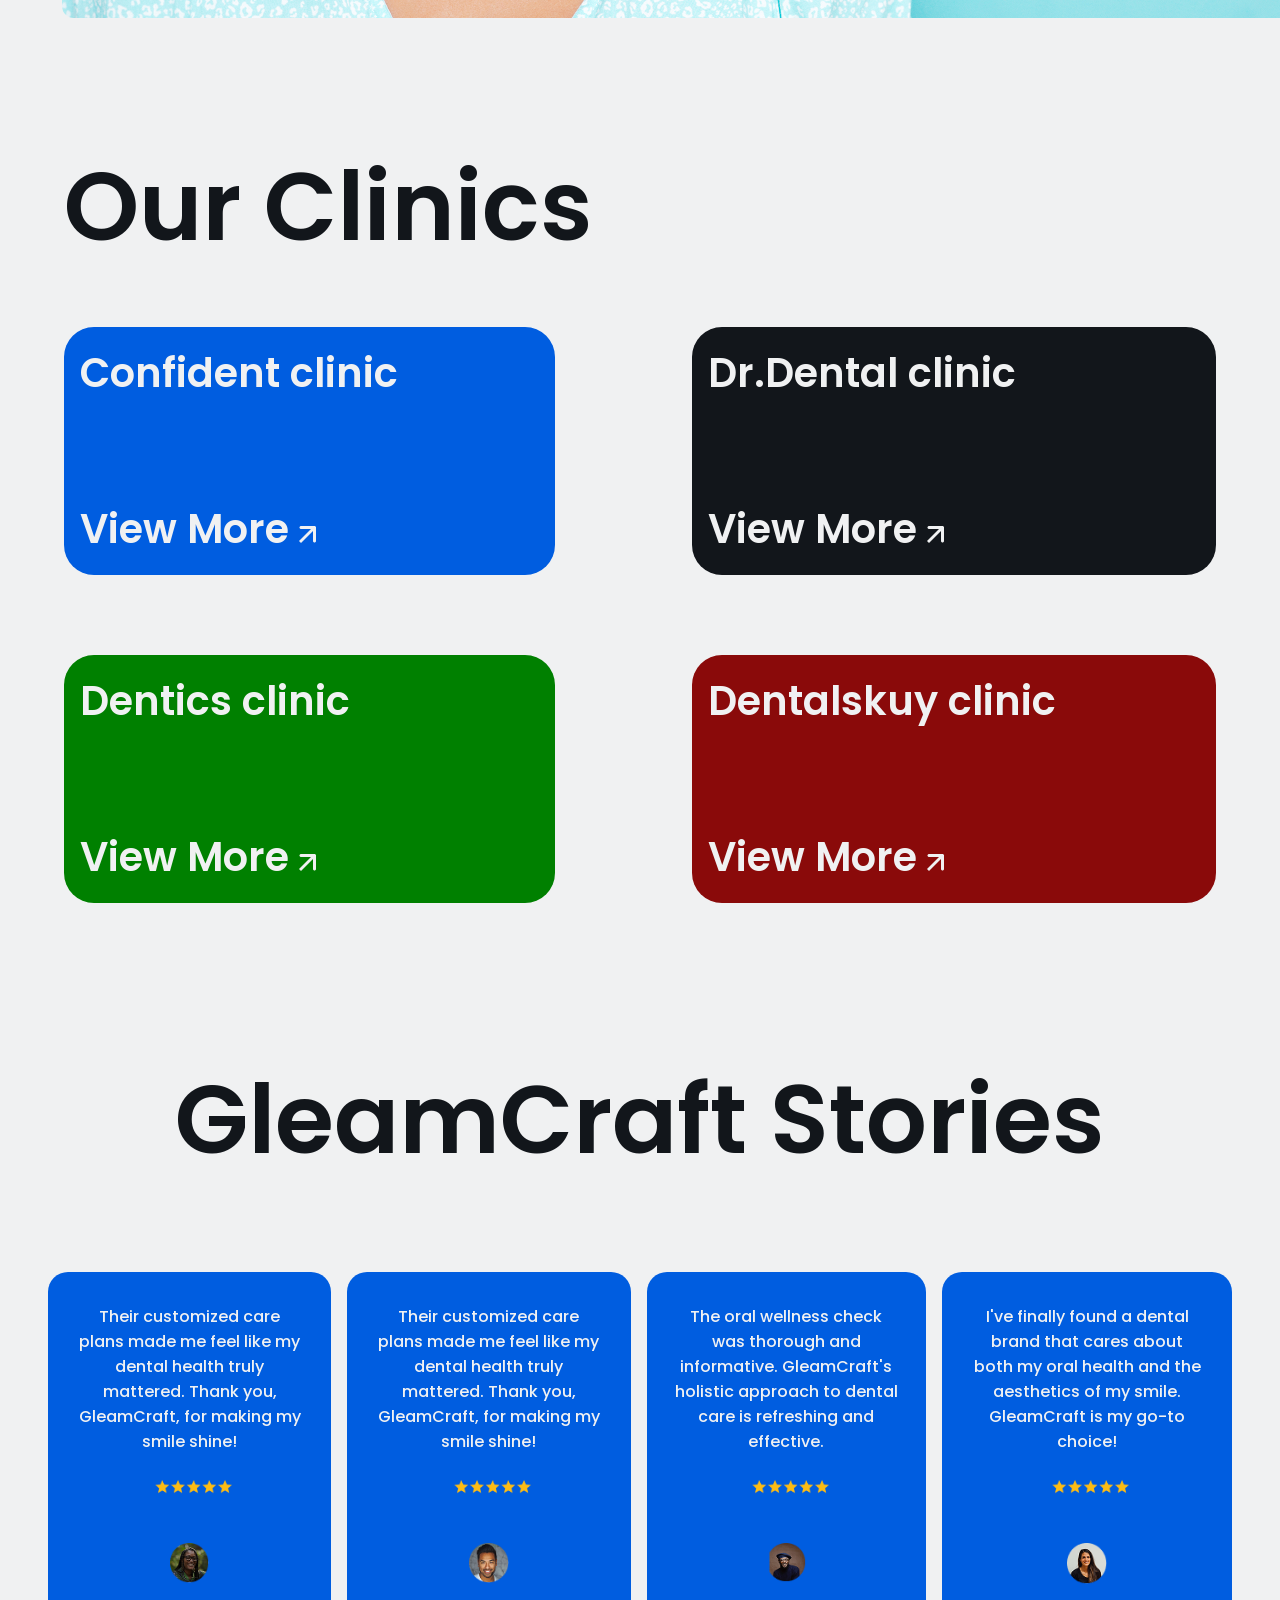
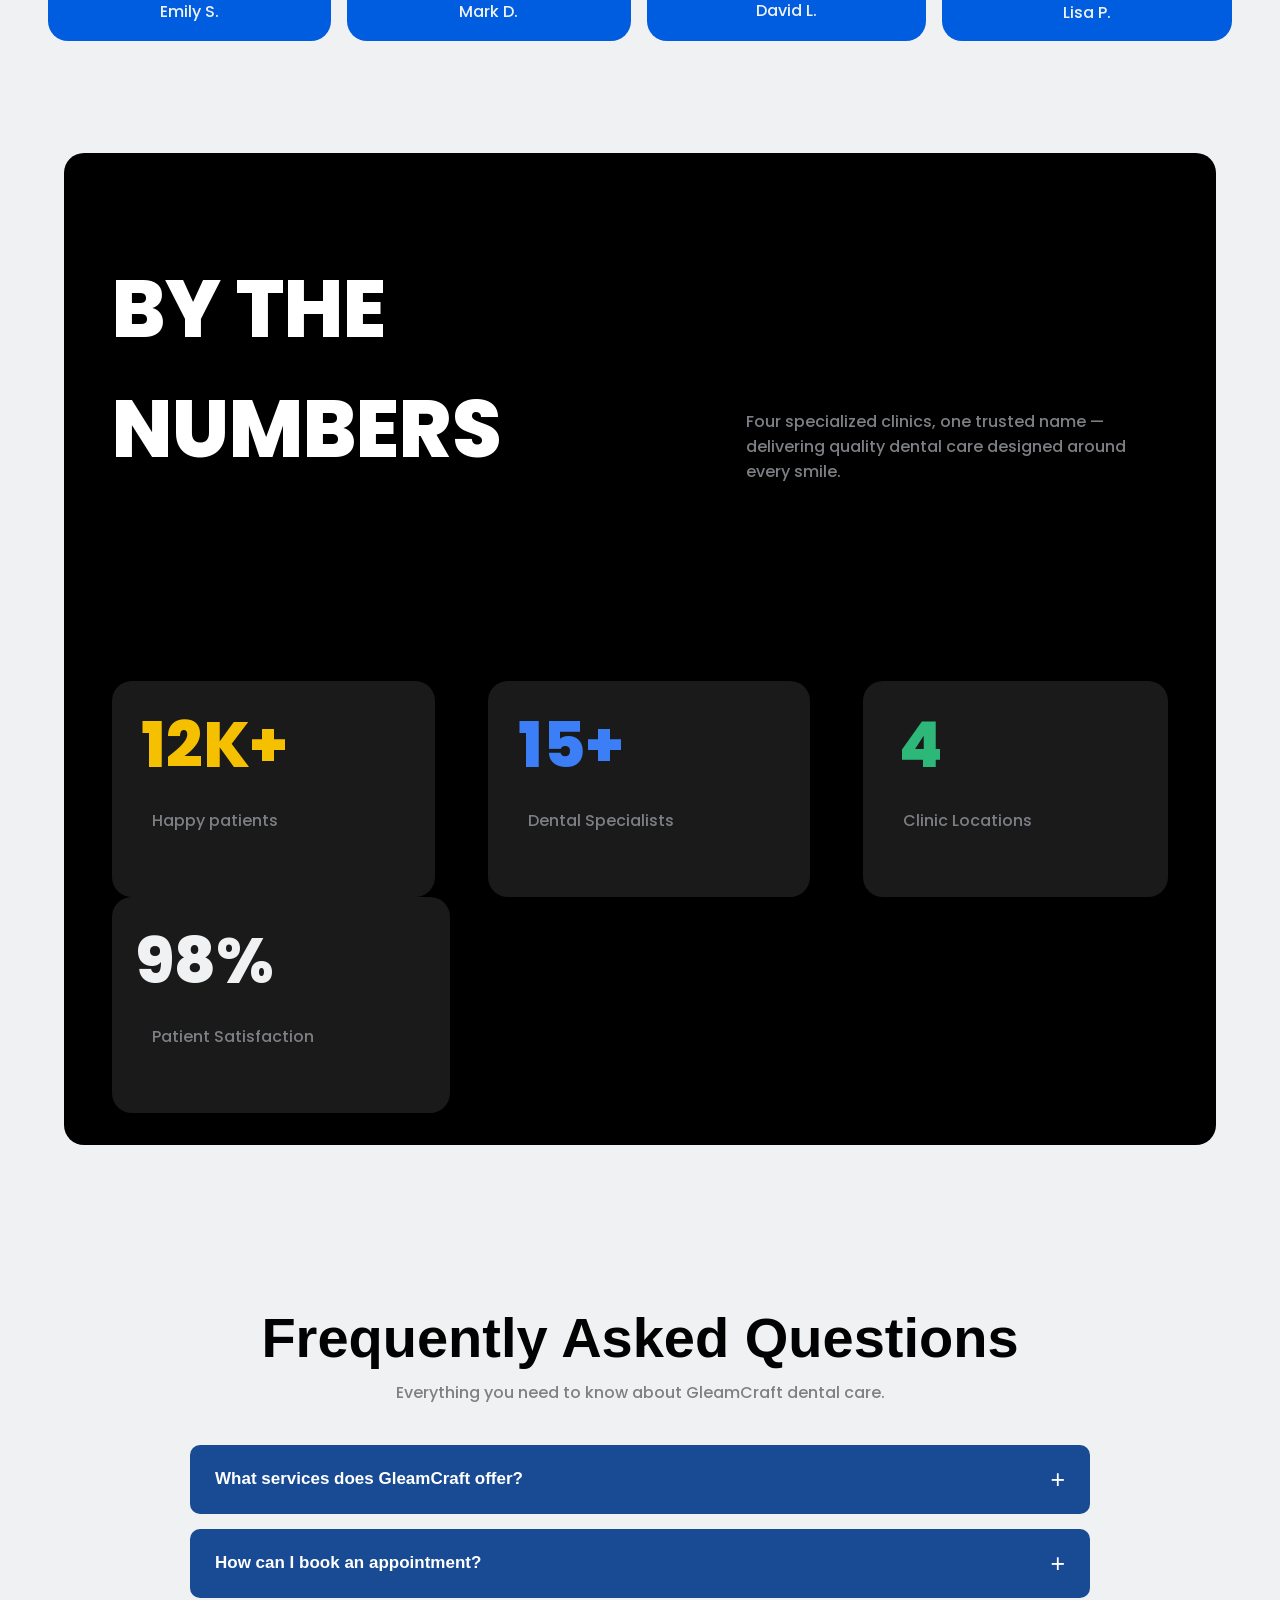
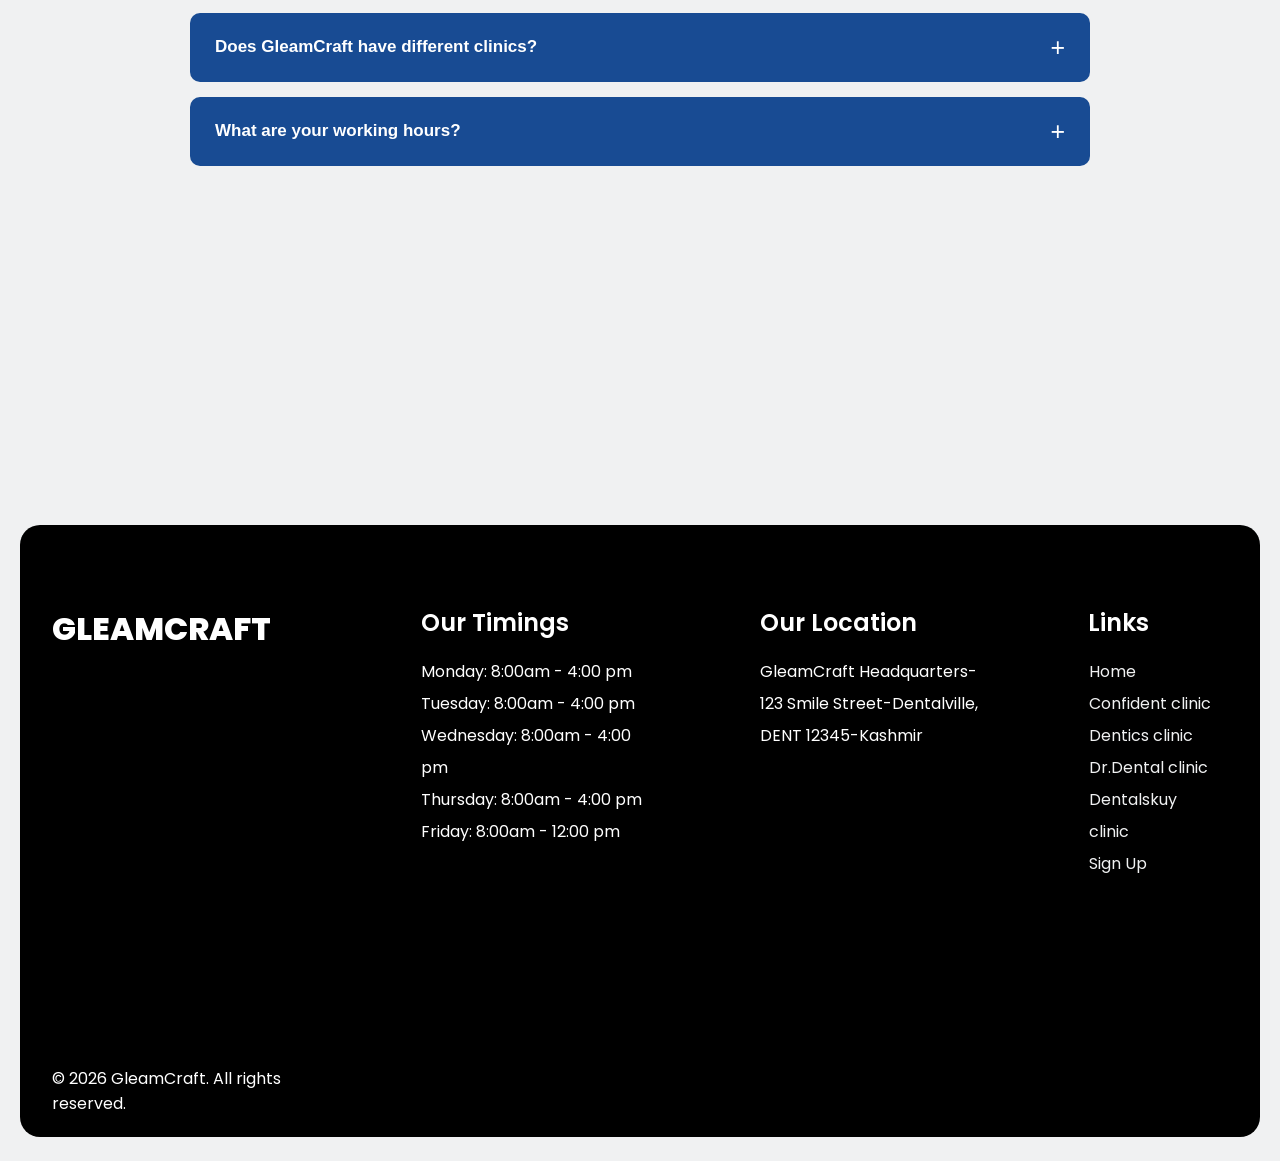
==== commit 99954cfe: "edited the root of html" ====
--- a/index.html
+++ b/index.html
@@ -22,11 +22,11 @@
                     <ul>
                         <nav>
                             <li><a href="#">Home</a></li>
-                            <li><a href="../html/Confident clinic.html">Confident clinic</a></li>
-                            <li><a href="../html/dentics.html">Dentics clinic</a></li>
-                            <li><a href="../html/Dr.Dental clinic.html">Dr.Dental clinic</a></li>
-                            <li><a href="../html/Dentalskuy.html">Dentalskuy clinic</a></li>
-                            <li><a href="../html/login.html">Sign Up</a></li>
+                            <li><a href="Confident clinic.html">Confident clinic</a></li>
+                            <li><a href="dentics.html">Dentics clinic</a></li>
+                            <li><a href="Dr.Dental clinic.html">Dr.Dental clinic</a></li>
+                            <li><a href="Dentalskuy.html">Dentalskuy clinic</a></li>
+                            <li><a href="login.html">Sign Up</a></li>
                         </nav>
                     </ul>
                 </div>
--- a/css/style.css
+++ b/css/style.css
@@ -103,7 +103,7 @@
     gap: 12rem;
     position: relative;
     top: 4rem;
-    margin-bottom: 14rem;
+    margin-bottom: 18rem;
 }
 
 .herochild p {
